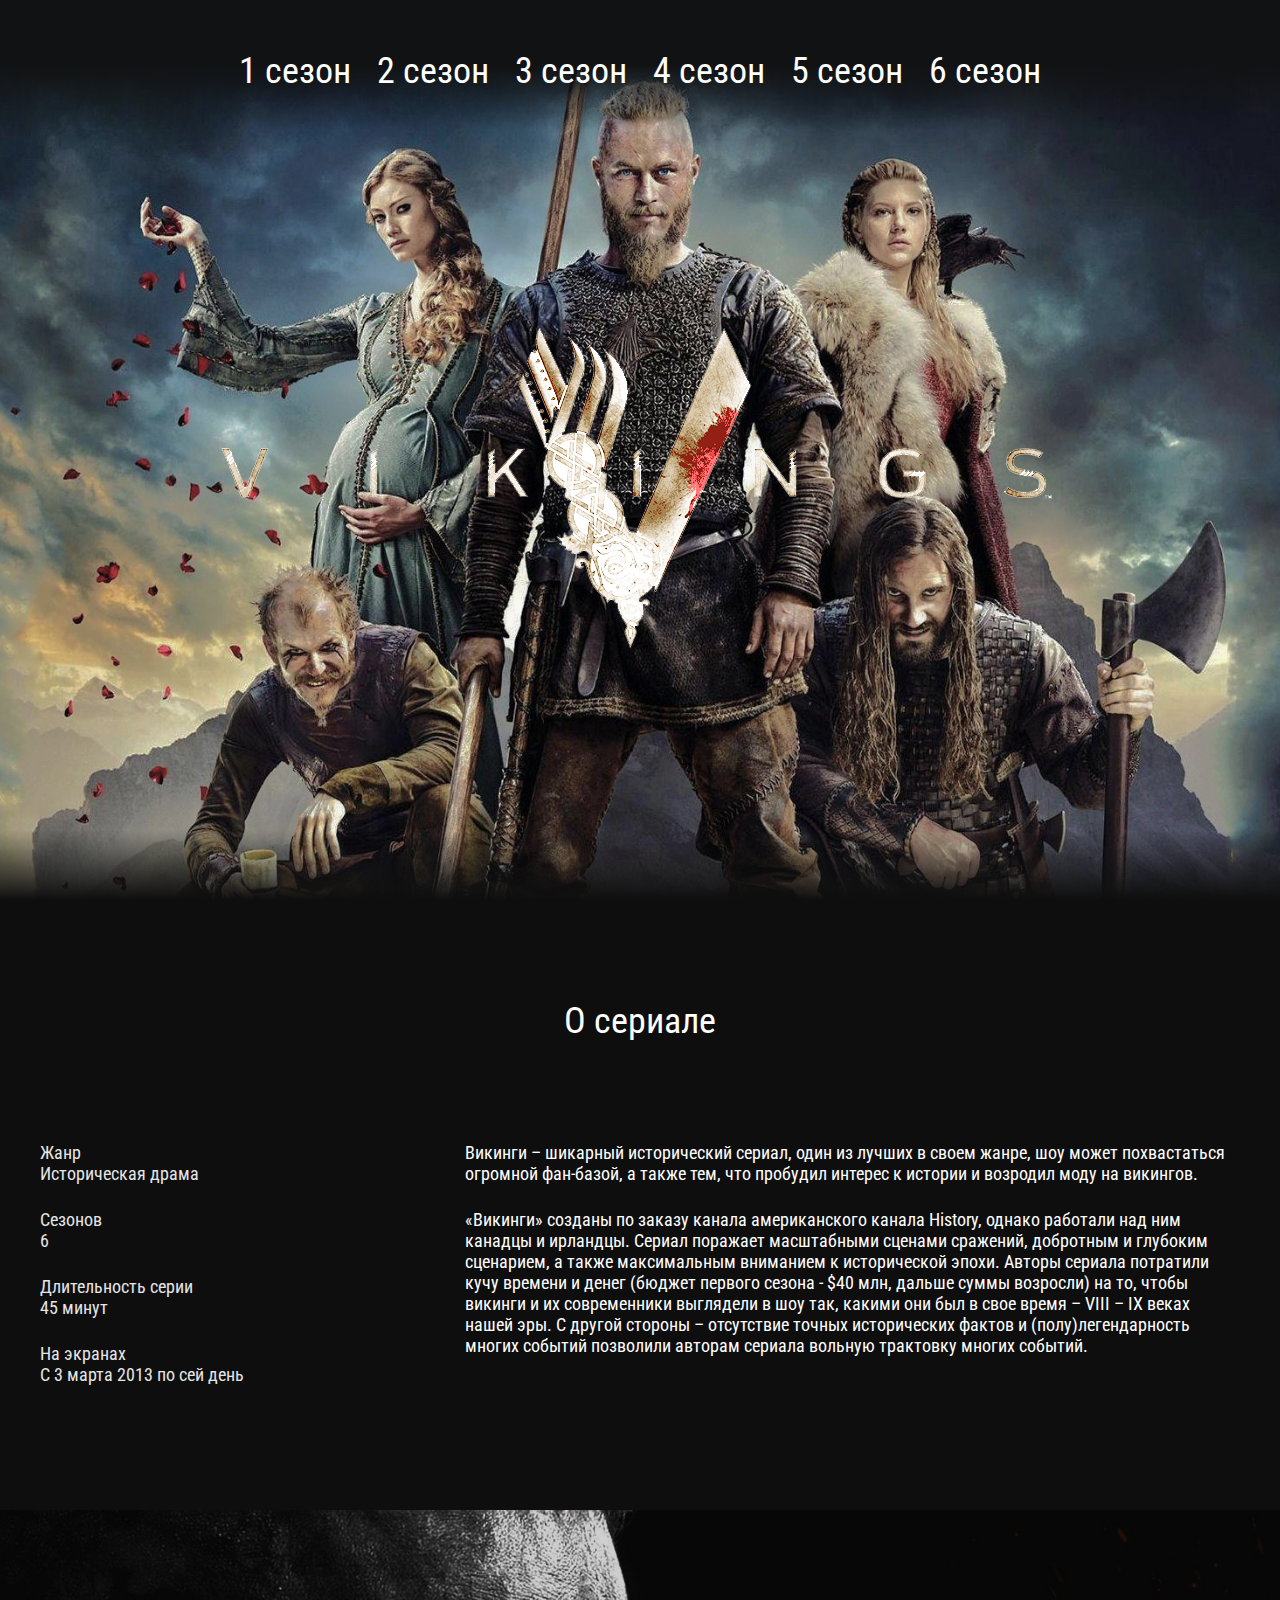
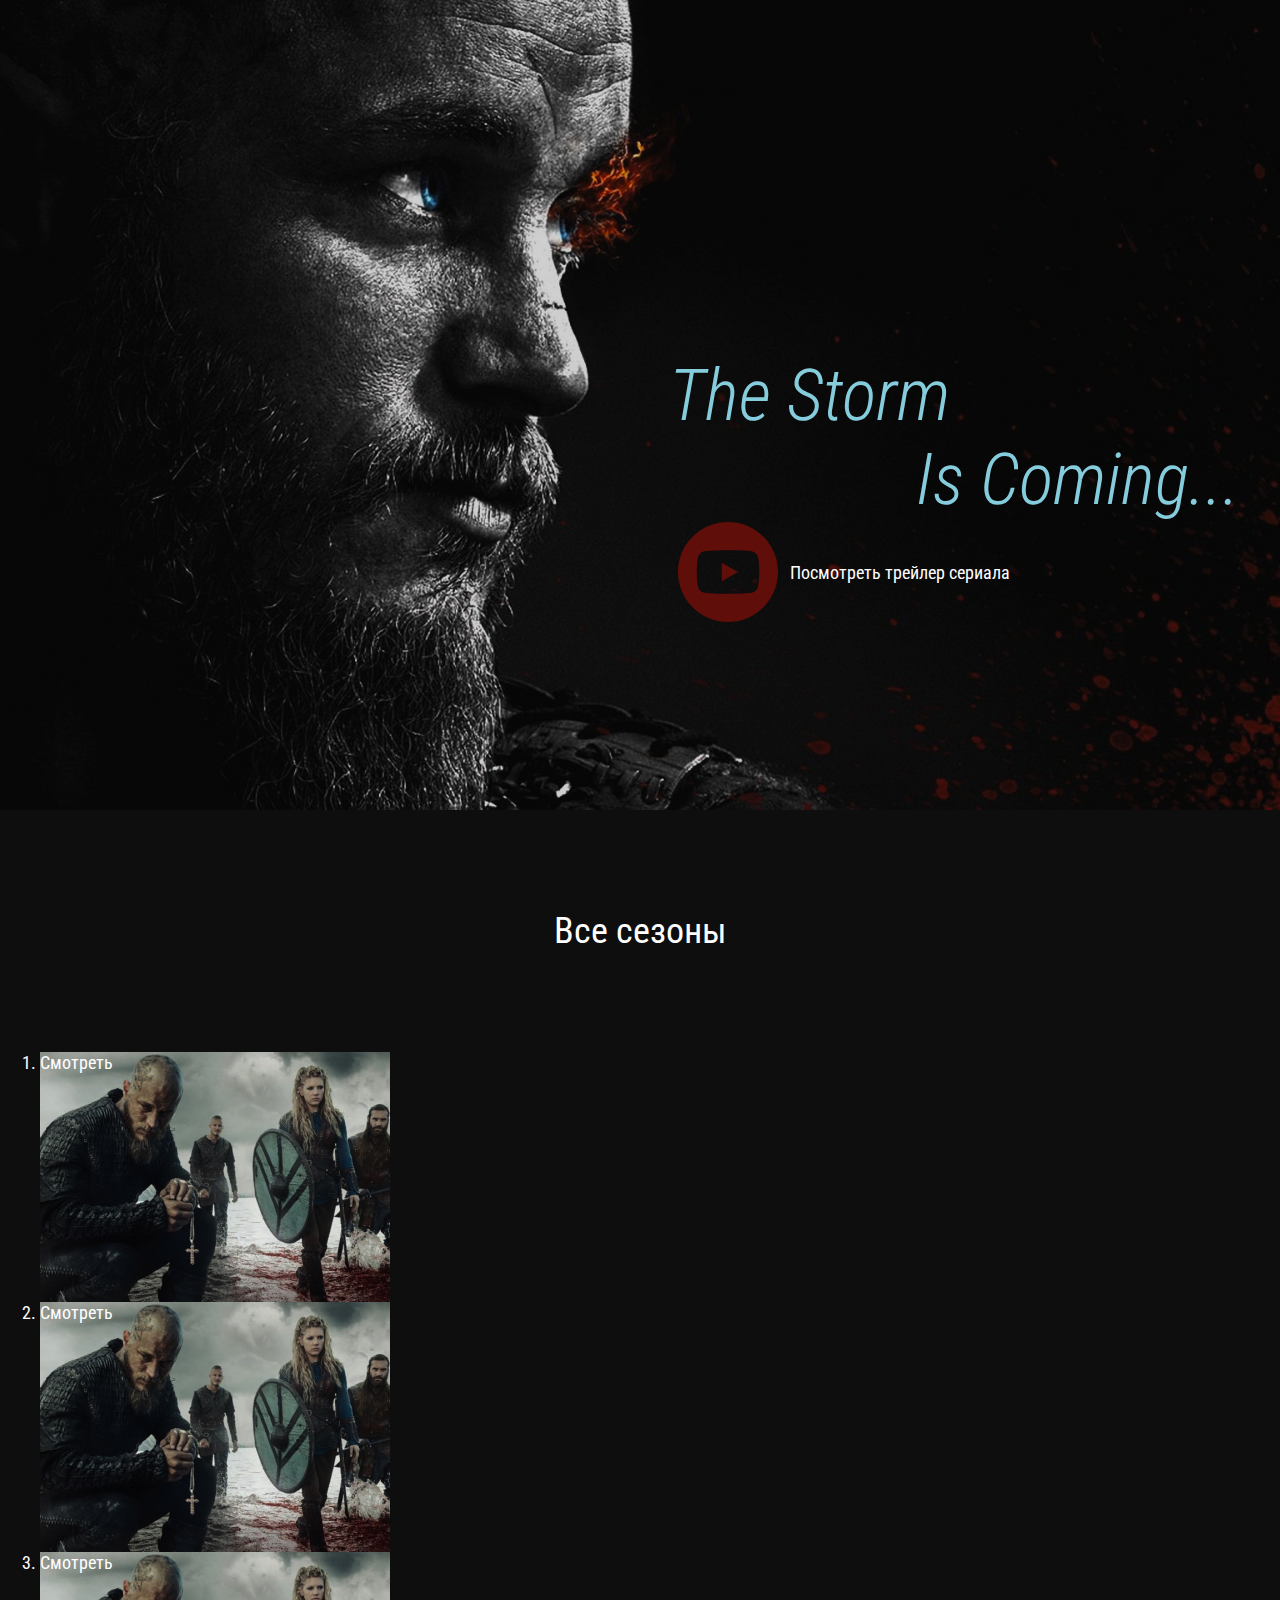
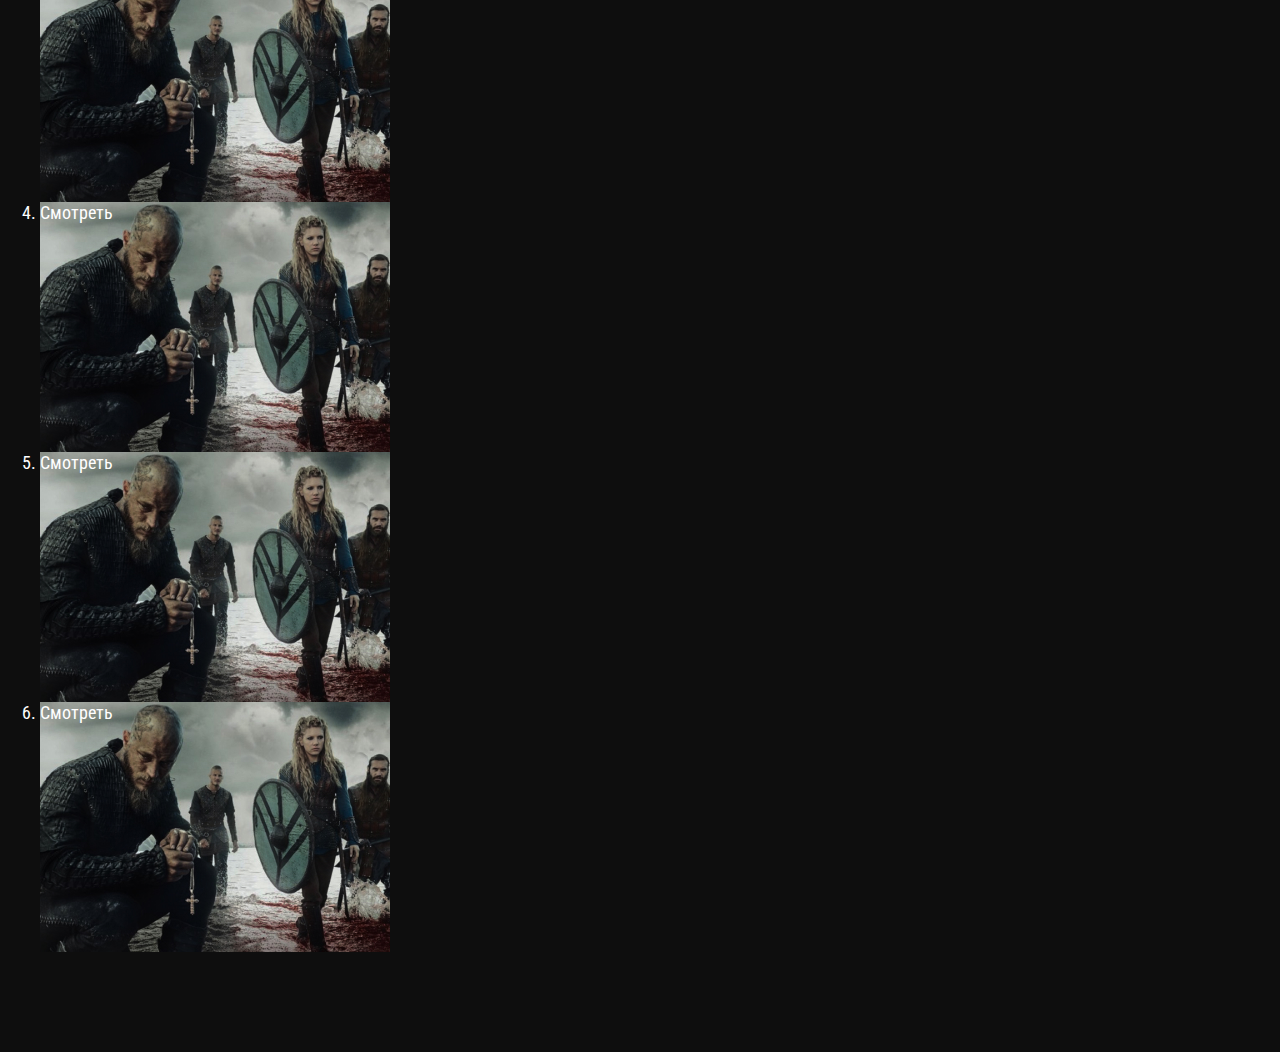
==== index.html @ 0522db1e "added markup to section seasons" ====
<!DOCTYPE html>
<html lang="en">

<head>
  <meta charset="UTF-8">
  <meta name="viewport" content="width=device-width, initial-scale=1.0">
  <meta http-equiv="X-UA-Compatible" content="ie=edge">
  <title>Vikings</title>
  <link href="https://fonts.googleapis.com/css2?family=Roboto+Condensed:ital,wght@0,400;0,700;1,300&display=swap"
    rel="stylesheet">
  <link rel="stylesheet" href="css/reset.css">
  <link rel="stylesheet" href="css/slick.css">
  <link rel="stylesheet" href="css/jquery.fancybox.css">
  <link rel="stylesheet" href="css/style.css">
</head>

<body>
  <header class="header">
    <nav class="menu">
      <ul class="menu__list">
        <li class="menu__list-item">
          <a class="menu__list-link" href="#">1 сезон</a>
        </li>
        <li class="menu__list-item">
          <a class="menu__list-link" href="#">2 сезон</a>
        </li>
        <li class="menu__list-item">
          <a class="menu__list-link" href="#">3 сезон</a>
        </li>
        <li class="menu__list-item">
          <a class="menu__list-link" href="#">4 сезон</a>
        </li>
        <li class="menu__list-item">
          <a class="menu__list-link" href="#">5 сезон</a>
        </li>
        <li class="menu__list-item">
          <a class="menu__list-link" href="#">6 сезон</a>
        </li>
      </ul>
    </nav>
    <div class="logo">
      <img class="logo__img" src="images/logo.png" alt="Logo">
    </div>
  </header>
  <main>
    <section class="about section-page">
      <div class="container">
        <h3 class="title">
          О сериале
        </h3>
        <div class="about__inner">
          <ul class="about__info">
            <li class="about__info-item">
              Жанр
              <span>Историческая драма</span>
            </li>
            <li class="about__info-item">
              Сезонов
              <span>6</span>
            </li>
            <li class="about__info-item">
              Длительность серии
              <span>45 минут</span>
            </li>
            <li class="about__info-item">
              На экранах
              <span>С 3 марта 2013 по сей день</span>
            </li>
          </ul>
          <div class="about__text">
            <p>
              Викинги – шикарный исторический сериал, один из лучших в своем жанре, шоу может похвастаться огромной
              фан-базой, а также тем, что пробудил интерес к истории и возродил моду на викингов.
            </p>
            <p>
              «Викинги» созданы по заказу канала американского канала History, однако работали над ним канадцы и
              ирландцы. Сериал поражает масштабными сценами сражений, добротным и глубоким сценарием, а также
              максимальным вниманием к исторической эпохи. Авторы сериала потратили кучу времени и денег (бюджет первого
              сезона - $40 млн, дальше суммы возросли) на то, чтобы викинги и их современники выглядели в шоу так,
              какими они был в свое время – VIII – IX веках нашей эры. С другой стороны – отсутствие точных исторических
              фактов и (полу)легендарность многих событий позволили авторам сериала вольную трактовку многих событий.
            </p>
          </div>
        </div>
      </div>
    </section>
    <section class="video">
      <div class="container">
        <h3 class="video__text">
          <span>The Storm</span>
          Is Coming...
        </h3>
        <a class="video__btn" data-fancybox href="https://www.youtube.com/watch?v=IM_4-XFeRyA">Посмотреть трейлер
          сериала</a>
      </div>
    </section>
    <section class="seasons section-page">
      <div class="container">
        <h3 class="title">
          Все сезоны
        </h3>
        <ol class="seasons__inner">
          <li class="seasons__item">
            <a class="seasons__link" href="#">Cмотреть</a>
          </li>
          <li class="seasons__item">
            <a class="seasons__link" href="#">Cмотреть</a>
          </li>
          <li class="seasons__item">
            <a class="seasons__link" href="#">Cмотреть</a>
          </li>
          <li class="seasons__item">
            <a class="seasons__link" href="#">Cмотреть</a>
          </li>
          <li class="seasons__item">
            <a class="seasons__link" href="#">Cмотреть</a>
          </li>
          <li class="seasons__item">
            <a class="seasons__link" href="#">Cмотреть</a>
          </li>

        </ol>
      </div>
    </section>

  </main>

  <script src="https://ajax.googleapis.com/ajax/libs/jquery/3.4.1/jquery.min.js"></script>
  <script src="js/slick.min.js"></script>
  <script src="js/jquery.fancybox.min.js"></script>
  <script src="js/main.js"></script>
</body>

</html>
---- css/style.css ----
*,
*::before,
*::after {
   box-sizing: border-box;
}

body {
   background-color: #0E0E0E;
   color: #fff;
   font-weight: 400;
   font-family: 'Roboto Condensed', sans-serif;
   font-size: 18px;
   line-height: 21px;
}

a {
   color: inherit;
   text-decoration: none;
}

ul {
   list-style: none;
}

.container {
   max-width: 1220px;
   padding: 0 10px;
   margin: 0 auto;
}

.section-page {
   padding: 100px 0;
}

.title {
   text-align: center;
   margin-bottom: 100px;
   font-size: 36px;
   line-height: 42px;
   font-weight: 400;
}

.header {
   background-image: url('../images/header-bg.jpg');
   height: 100vh;
   background-size: cover;
   background-repeat: no-repeat;
   background-position: center 55px;
   text-align: center;
   position: relative;
}

.header::after {
   content: "";
   position: absolute;
   height: 70px;
   bottom: 0;
   left: 0;
   width: 100%;
   background: linear-gradient(180deg, #0E0E0E 0%, rgba(17, 17, 17, 0.850295) 16.53%, rgba(32, 31, 33, 0) 100%);
   transform: rotate(180deg);
}

.menu__list {
   display: flex;
   justify-content: center;
   padding: 50px 0 58px;
   background: linear-gradient(180deg, #111213 0%, #111213 43.62%, rgba(32, 31, 33, 0) 86.33%);
}

.menu__list-item {
   padding: 0 13px;
}

.menu__list-link {
   font-size: 36px;
   line-height: 42px;
   transition: all .5s;
}

.menu__list-link:hover {
   color: #85CCDC;
   text-decoration: underline;
}

.logo {
   padding-top: 178px;
}

.about__inner {
   display: flex;
}

.about__info {
   width: 375px;
   margin-right: 50px;
   flex: none;
}

.about__info-item {
   margin-bottom: 25px;
   color: #E5E5E5;
}

.about__info-item span {
   display: block;
}

.about__text p {
   margin-bottom: 25px;
}

.video {
   background-image: url('../images/video-bg.jpg');
   height: 100vh;
   background-size: cover;
   background-position: center center;
   background-repeat: no-repeat;
   text-align: right;
}

.video__text {
   font-style: italic;
   font-weight: 300;
   font-size: 72px;
   line-height: 84px;
   color: #85CCDC;
   padding-top: 444px;
   margin-bottom: 40px;
}

.video__text span {
   display: block;
   padding-right: 290px;
}

.video__btn {
   position: relative;
   padding-left: 112px;
   margin-right: 230px;
}

.video__btn::before {
   content: "";
   position: absolute;
   width: 100px;
   height: 100px;
   top: -40px;
   left: 0;
   background-image: url('../images/youtube-btn.svg');
}

.seasons__inner {}

.seasons__item {
   width: 350px;
   height: 250px;
   background-image: url('../images/seasons-image-2.jpg');
   background-repeat: no-repeat;
   background-position: center center;
   background-size: cover;
}
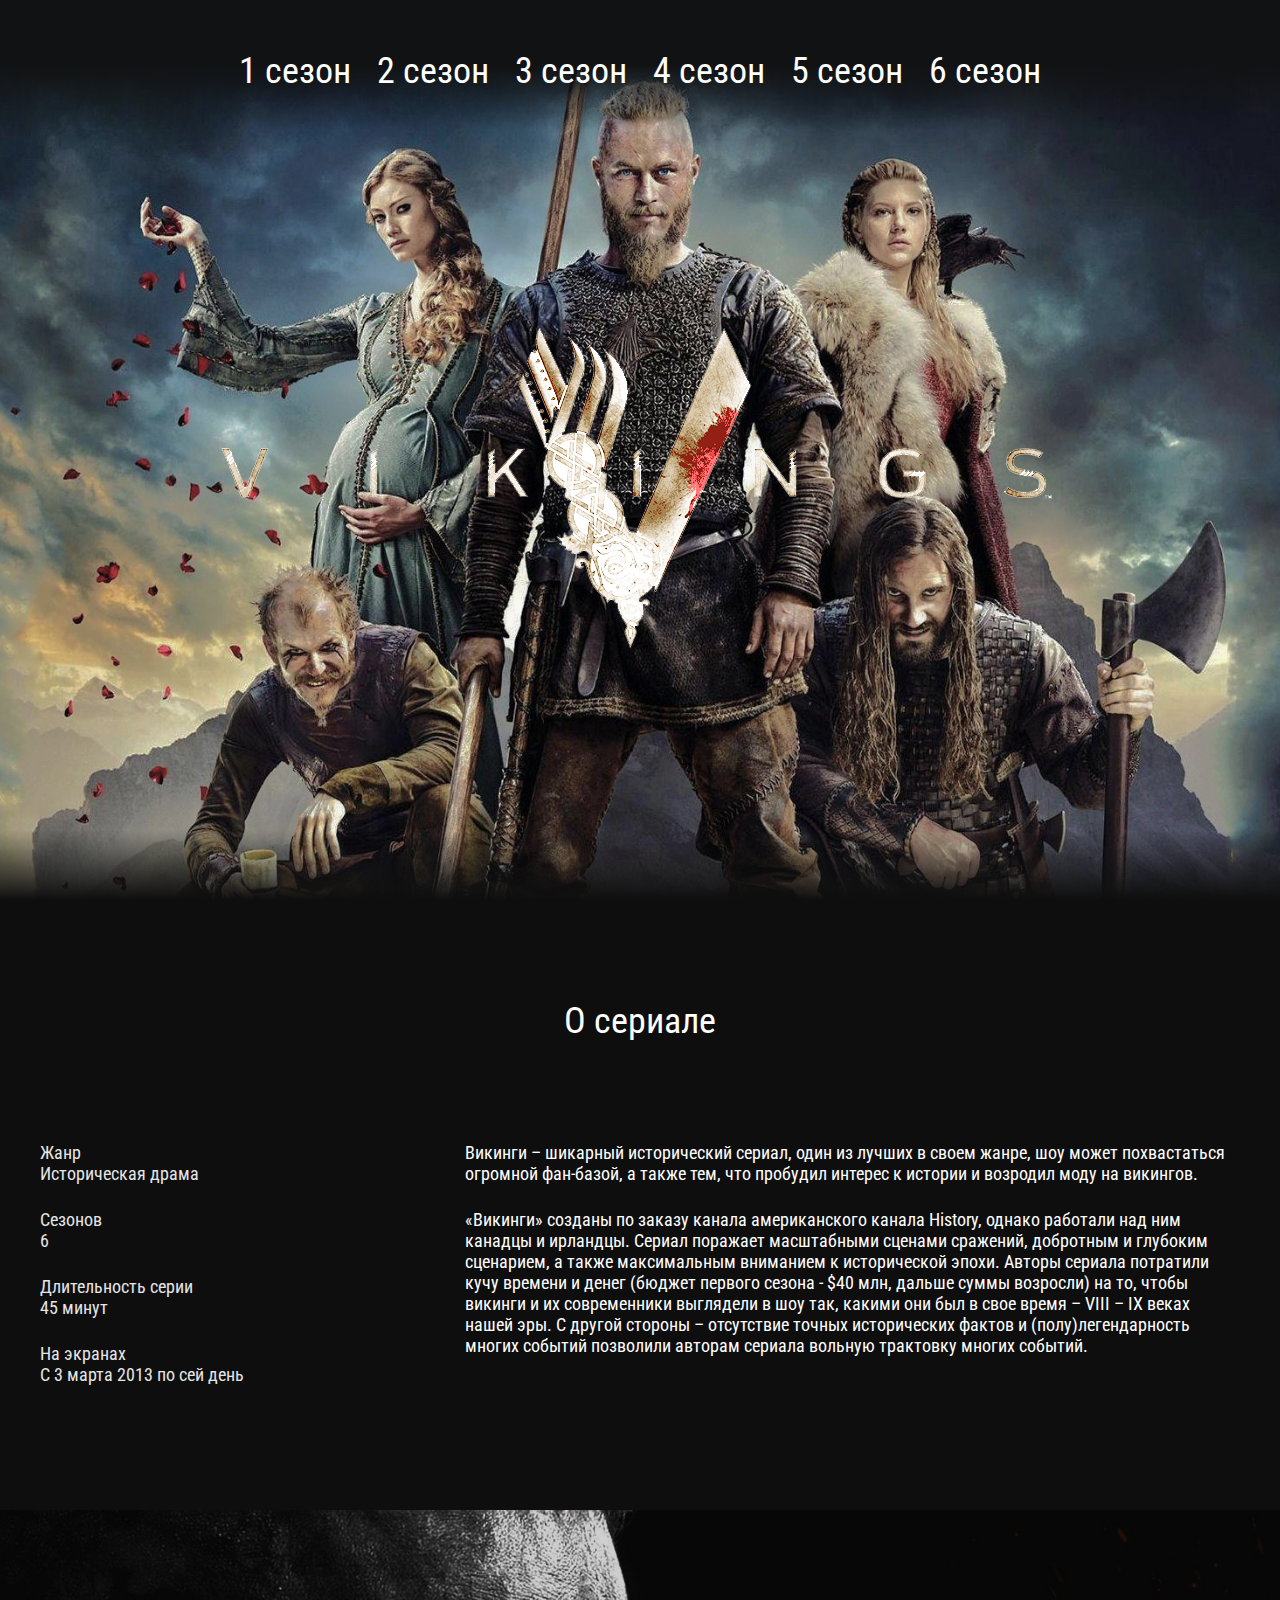
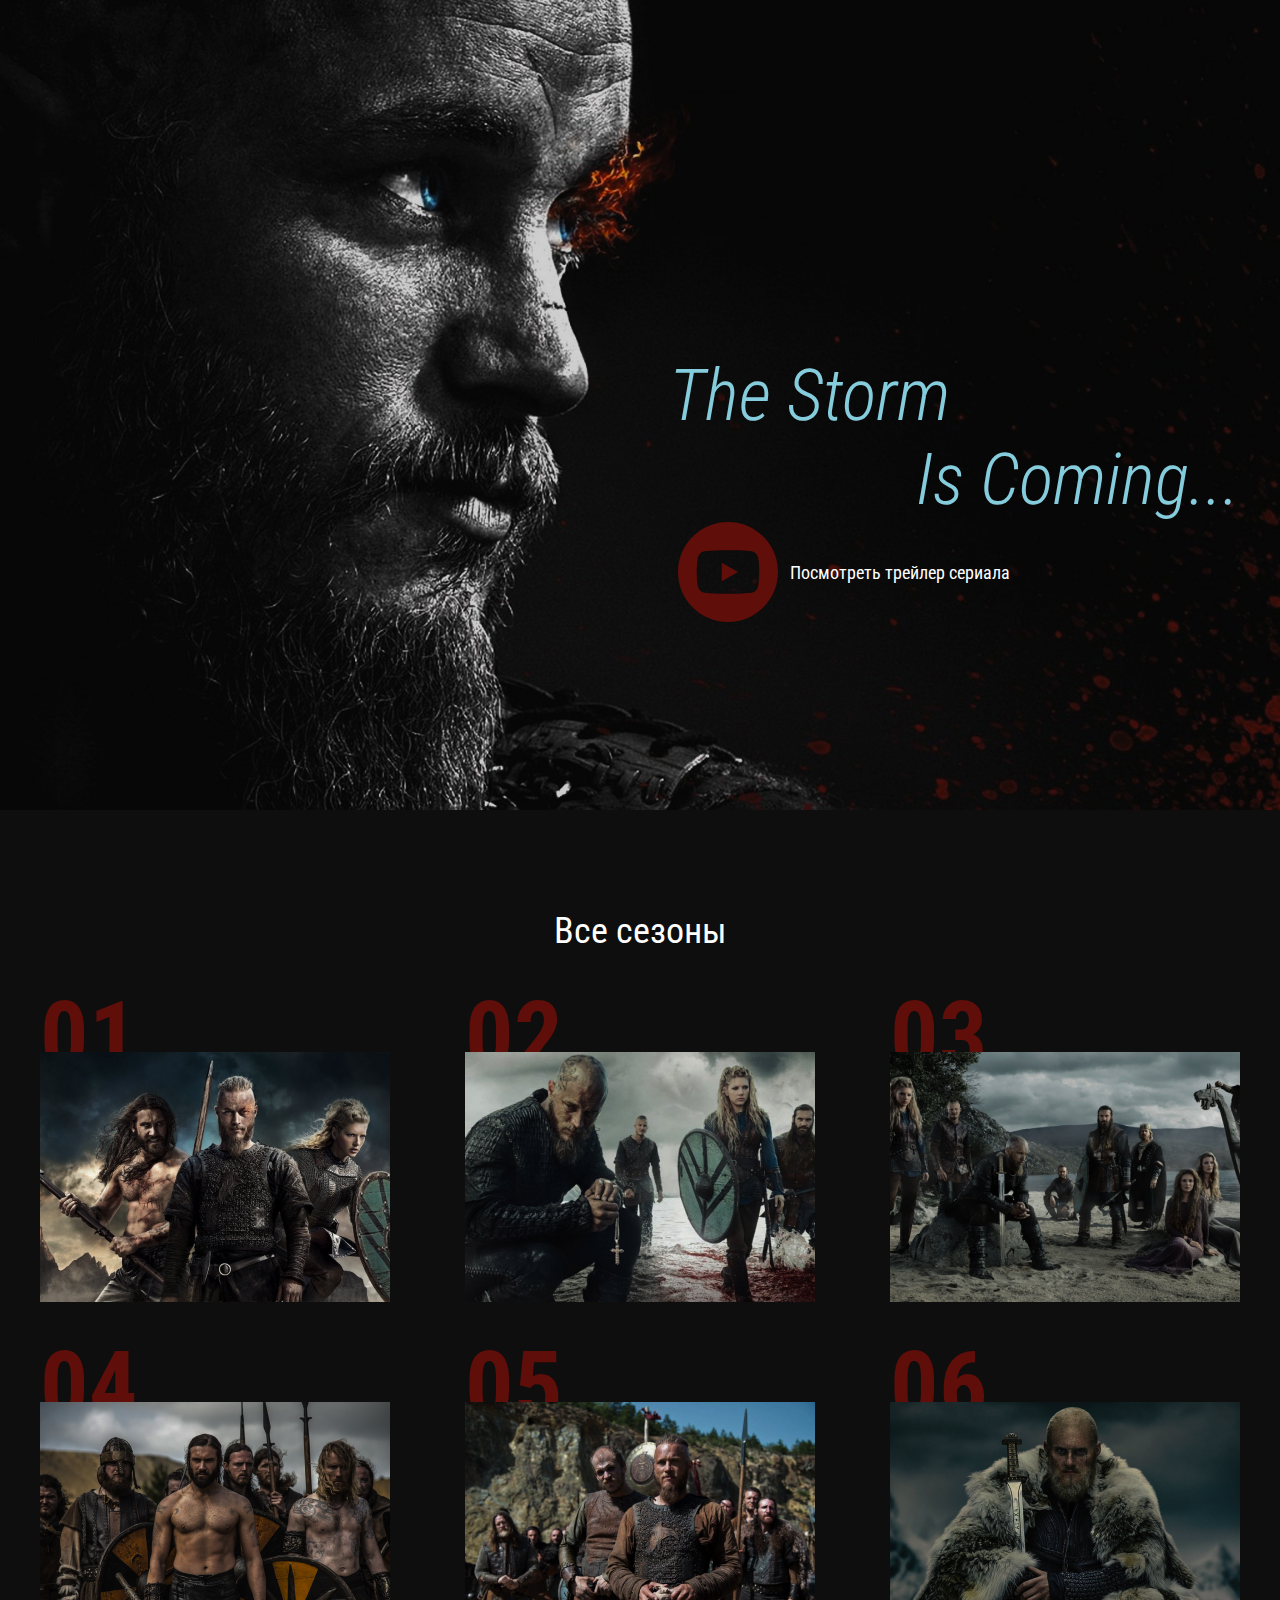
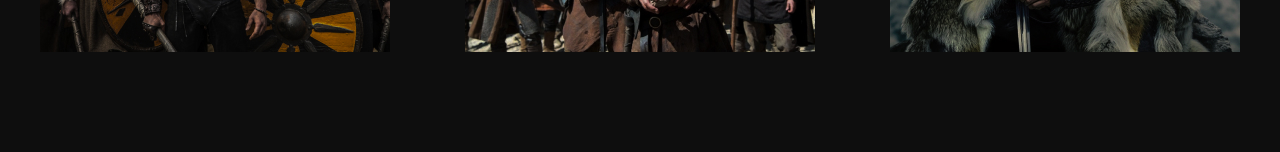
==== commit ecbab3f5: "completed section seasons" ====
--- a/index.html
+++ b/index.html
@@ -100,22 +100,22 @@
           Все сезоны
         </h3>
         <ol class="seasons__inner">
-          <li class="seasons__item">
+          <li class="seasons__item" style="background-image: url('images/seasons-image-1.jpg');">
             <a class="seasons__link" href="#">Cмотреть</a>
           </li>
-          <li class="seasons__item">
+          <li class="seasons__item" style="background-image: url('images/seasons-image-2.jpg');">
             <a class="seasons__link" href="#">Cмотреть</a>
           </li>
-          <li class="seasons__item">
+          <li class="seasons__item" style="background-image: url('images/seasons-image-3.jpg');">
             <a class="seasons__link" href="#">Cмотреть</a>
           </li>
-          <li class="seasons__item">
+          <li class="seasons__item" style="background-image: url('images/seasons-image-4.jpg');">
             <a class="seasons__link" href="#">Cмотреть</a>
           </li>
-          <li class="seasons__item">
+          <li class="seasons__item" style="background-image: url('images/seasons-image-5.jpg');">
             <a class="seasons__link" href="#">Cмотреть</a>
           </li>
-          <li class="seasons__item">
+          <li class="seasons__item" style="background-image: url('images/seasons-image-6.jpg');">
             <a class="seasons__link" href="#">Cмотреть</a>
           </li>
 
--- a/css/style.css
+++ b/css/style.css
@@ -150,13 +150,59 @@
    background-image: url('../images/youtube-btn.svg');
 }
 
-.seasons__inner {}
+.seasons__inner {
+   display: grid;
+   grid-template-columns: 1fr 1fr 1fr;
+   grid-gap: 100px 75px;
+   counter-reset: counter;
+}
 
 .seasons__item {
+   position: relative;
    width: 350px;
    height: 250px;
-   background-image: url('../images/seasons-image-2.jpg');
    background-repeat: no-repeat;
    background-position: center center;
    background-size: cover;
+   list-style: none;
+   display: flex;
+   justify-content: center;
+   align-items: center;
+}
+
+.seasons__item::before {
+   content: '0'counter(counter);
+   counter-increment: counter;
+   position: absolute;
+   font-weight: bold;
+   font-size: 96px;
+   line-height: 112px;
+   color: #600E09;
+   left: 0;
+   top: -72px;
+   z-index: -1;
+}
+
+.seasons__item:hover::after {
+   content: "";
+   position: absolute;
+   top: 0;
+   left: 0;
+   right: 0;
+   bottom: 0;
+   background: rgba(14, 14, 14, 0.7);
+}
+
+.seasons__item:hover .seasons__link {
+   opacity: 1;
+}
+
+.seasons__link {
+   font-size: 36px;
+   line-height: 42px;
+   padding: 12px 78px 11px;
+   background-color: #0E0E0E;
+   opacity: 0;
+   transition: all .3s;
+   z-index: 1;
 }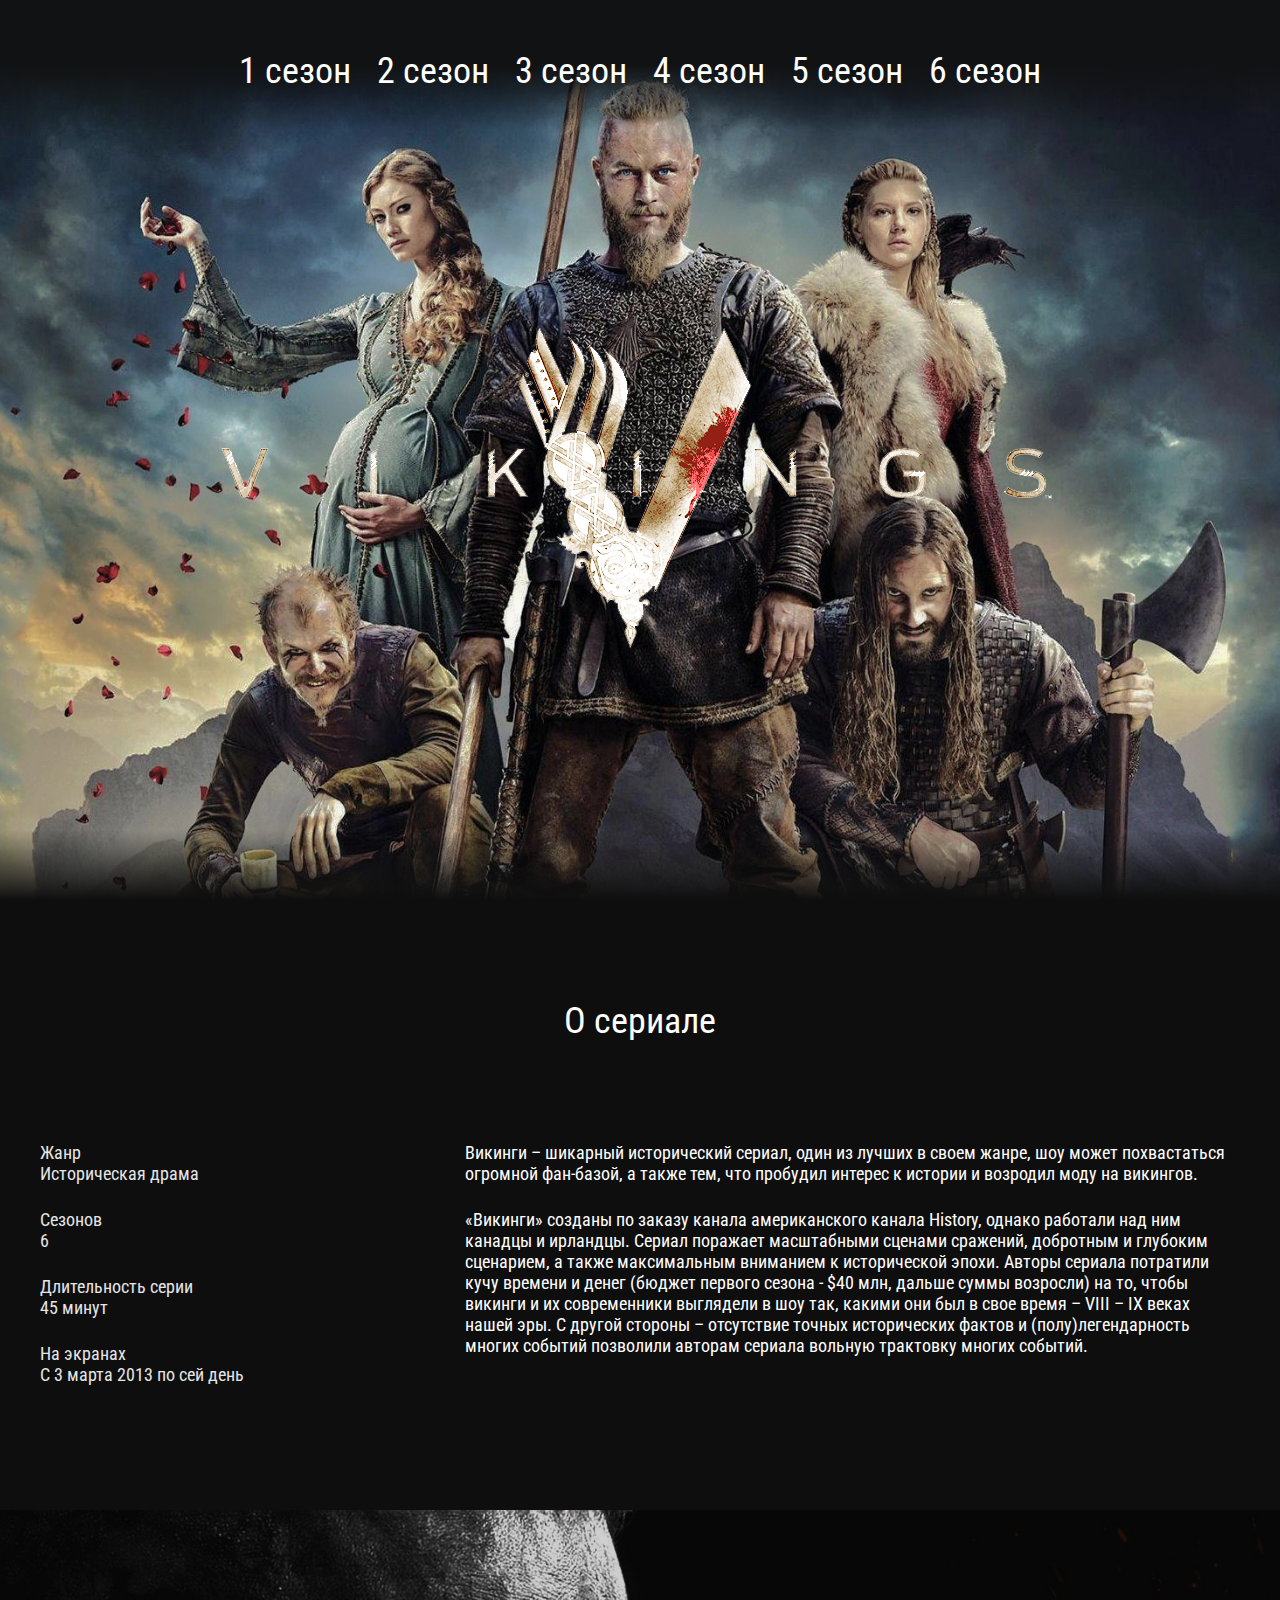
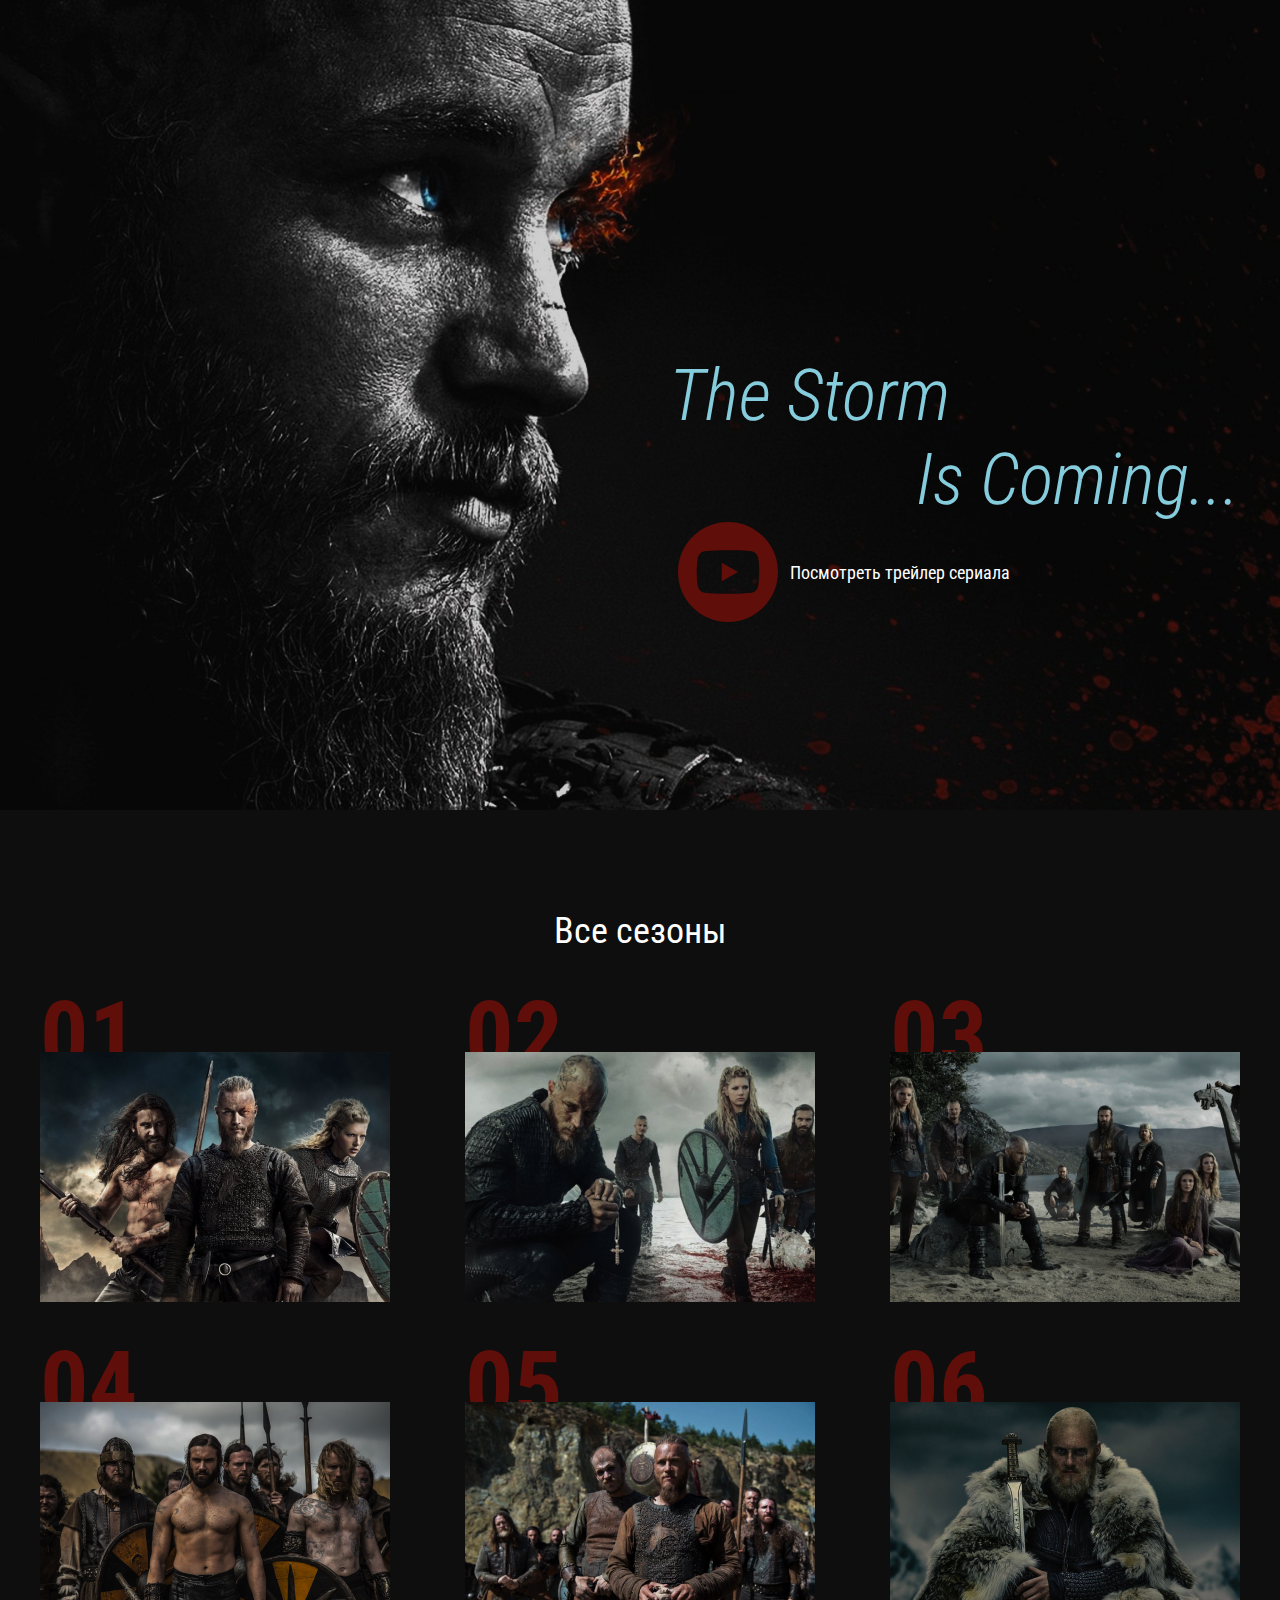
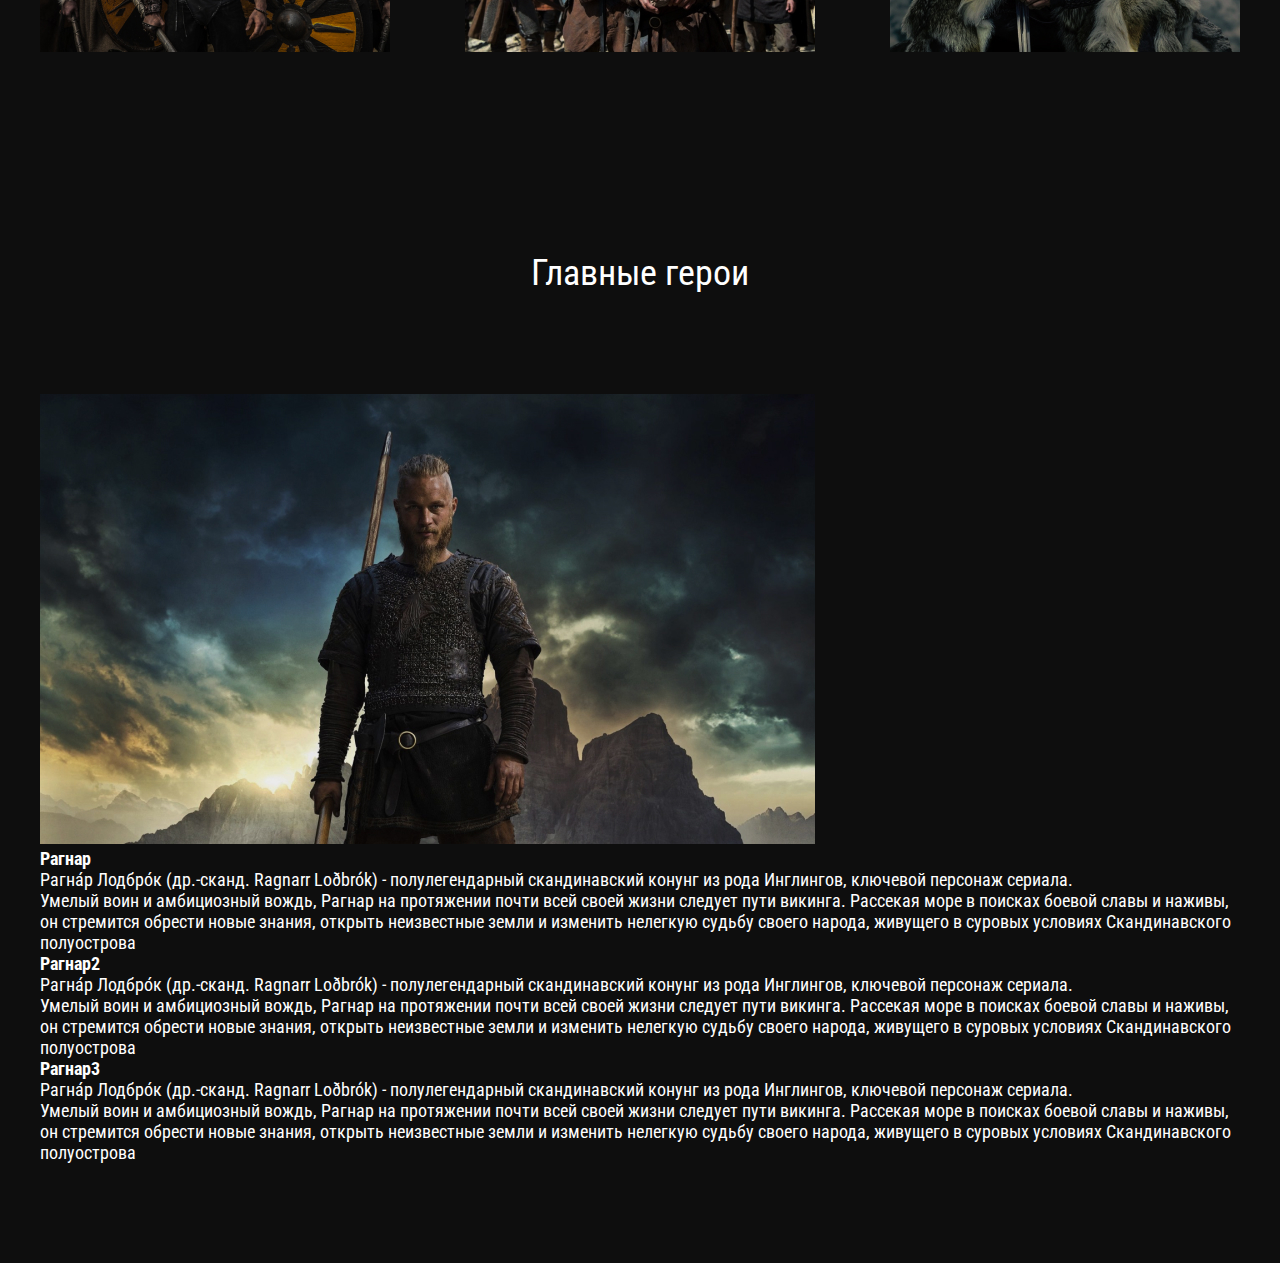
==== commit 9fdb0c07: "added markup and images to section heroes" ====
--- a/index.html
+++ b/index.html
@@ -118,8 +118,55 @@
           <li class="seasons__item" style="background-image: url('images/seasons-image-6.jpg');">
             <a class="seasons__link" href="#">Cмотреть</a>
           </li>
-
         </ol>
+      </div>
+    </section>
+    <section class="heroes section-page">
+      <div class="container">
+        <h3 class="title">Главные герои</h3>
+        <div class="heroes__inner">
+          <div class="heroes__slider-img">
+            <img class="heroes__images" src="images/hero-1.jpg" alt="">
+            <img class="heroes__images" src="images/hero-2.jpg" alt="">
+            <img class="heroes__images" src="images/hero-3.jpg" alt="">
+          </div>
+          <div class="heroes__text">
+            <h4 class="heroes__name">Рагнар</h4>
+            <p>
+              Рагна́р Лодбро́к (др.-сканд. Ragnarr Loðbrók) - полулегендарный скандинавский конунг из рода Инглингов,
+              ключевой персонаж сериала.
+            </p>
+            <p>
+              Умелый воин и амбициозный вождь, Рагнар на протяжении почти всей своей жизни следует пути викинга.
+              Рассекая море в поисках боевой славы и наживы, он стремится обрести новые знания, открыть неизвестные
+              земли и изменить нелегкую судьбу своего народа, живущего в суровых условиях Скандинавского полуострова
+            </p>
+          </div>
+          <div class="heroes__text">
+            <h4 class="heroes__name">Рагнар2</h4>
+            <p>
+              Рагна́р Лодбро́к (др.-сканд. Ragnarr Loðbrók) - полулегендарный скандинавский конунг из рода Инглингов,
+              ключевой персонаж сериала.
+            </p>
+            <p>
+              Умелый воин и амбициозный вождь, Рагнар на протяжении почти всей своей жизни следует пути викинга.
+              Рассекая море в поисках боевой славы и наживы, он стремится обрести новые знания, открыть неизвестные
+              земли и изменить нелегкую судьбу своего народа, живущего в суровых условиях Скандинавского полуострова
+            </p>
+          </div>
+          <div class="heroes__text">
+            <h4 class="heroes__name">Рагнар3</h4>
+            <p>
+              Рагна́р Лодбро́к (др.-сканд. Ragnarr Loðbrók) - полулегендарный скандинавский конунг из рода Инглингов,
+              ключевой персонаж сериала.
+            </p>
+            <p>
+              Умелый воин и амбициозный вождь, Рагнар на протяжении почти всей своей жизни следует пути викинга.
+              Рассекая море в поисках боевой славы и наживы, он стремится обрести новые знания, открыть неизвестные
+              земли и изменить нелегкую судьбу своего народа, живущего в суровых условиях Скандинавского полуострова
+            </p>
+          </div>
+        </div>
       </div>
     </section>
 
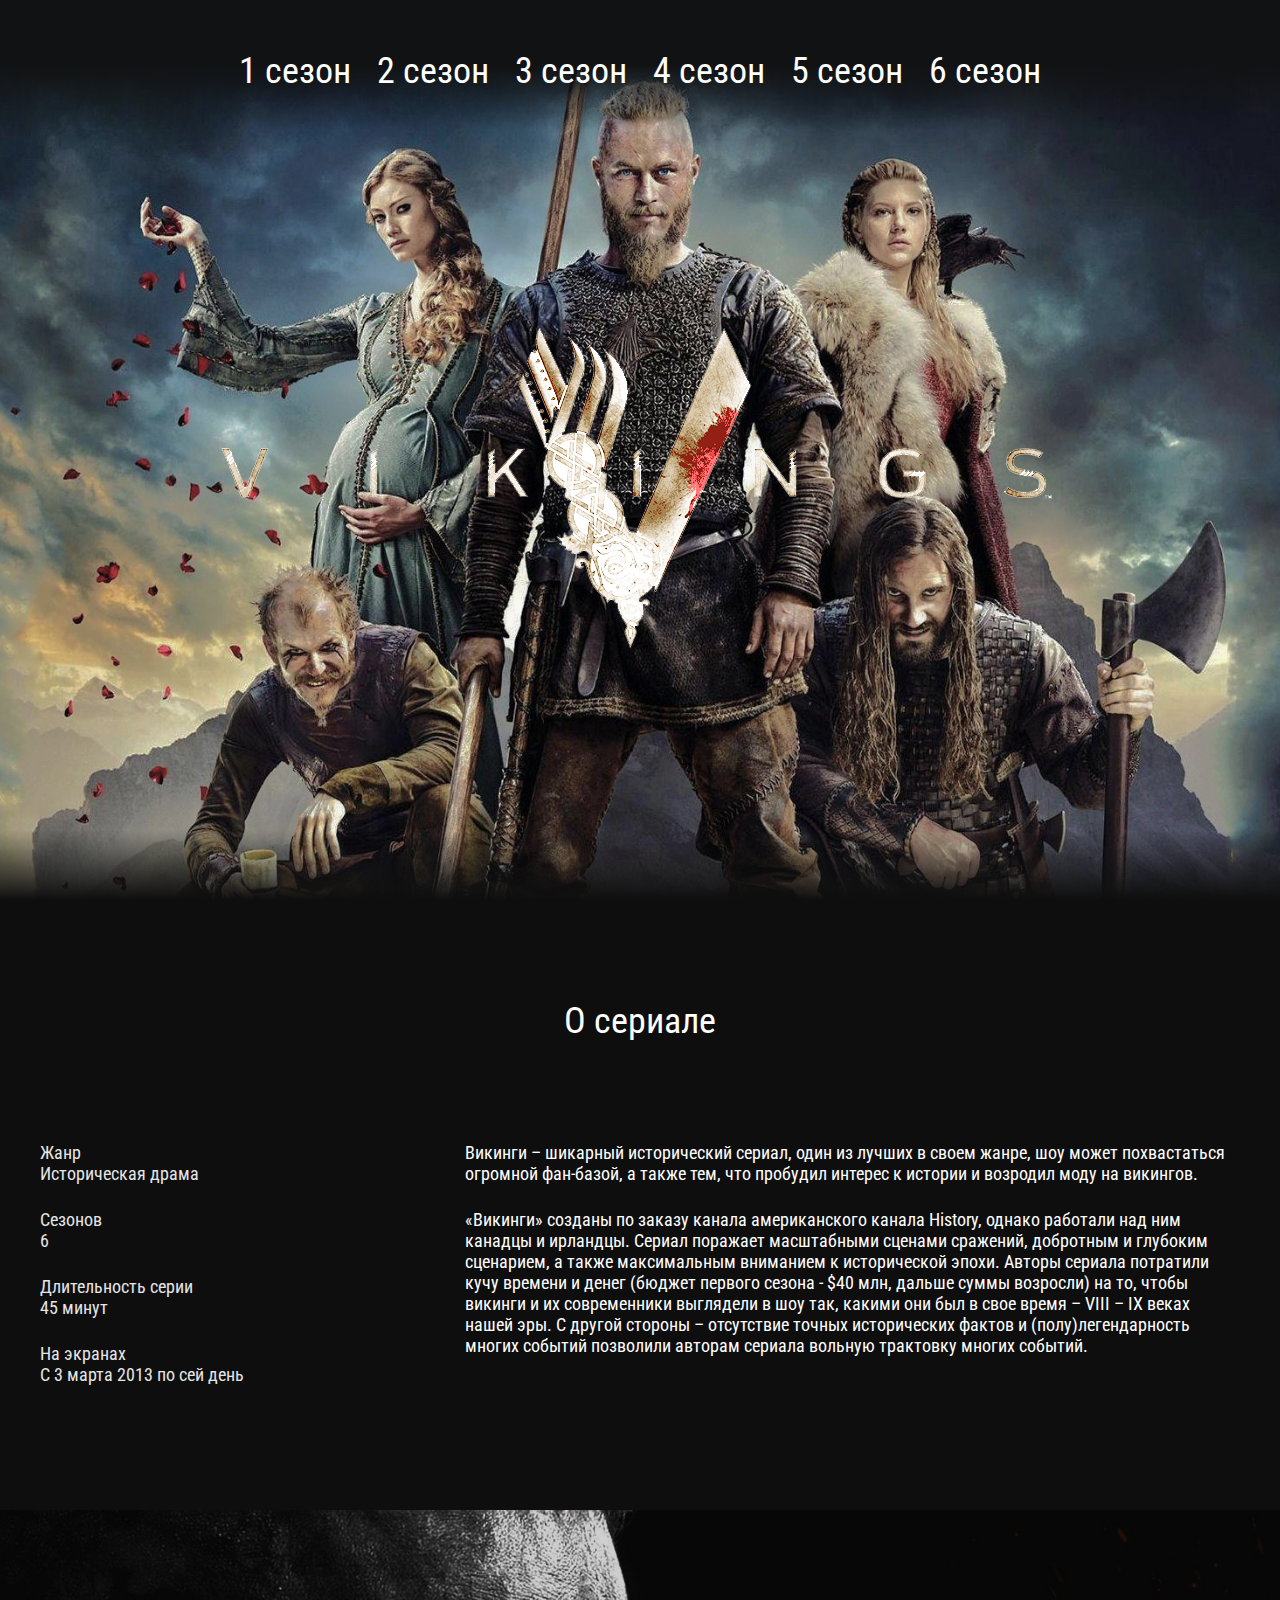
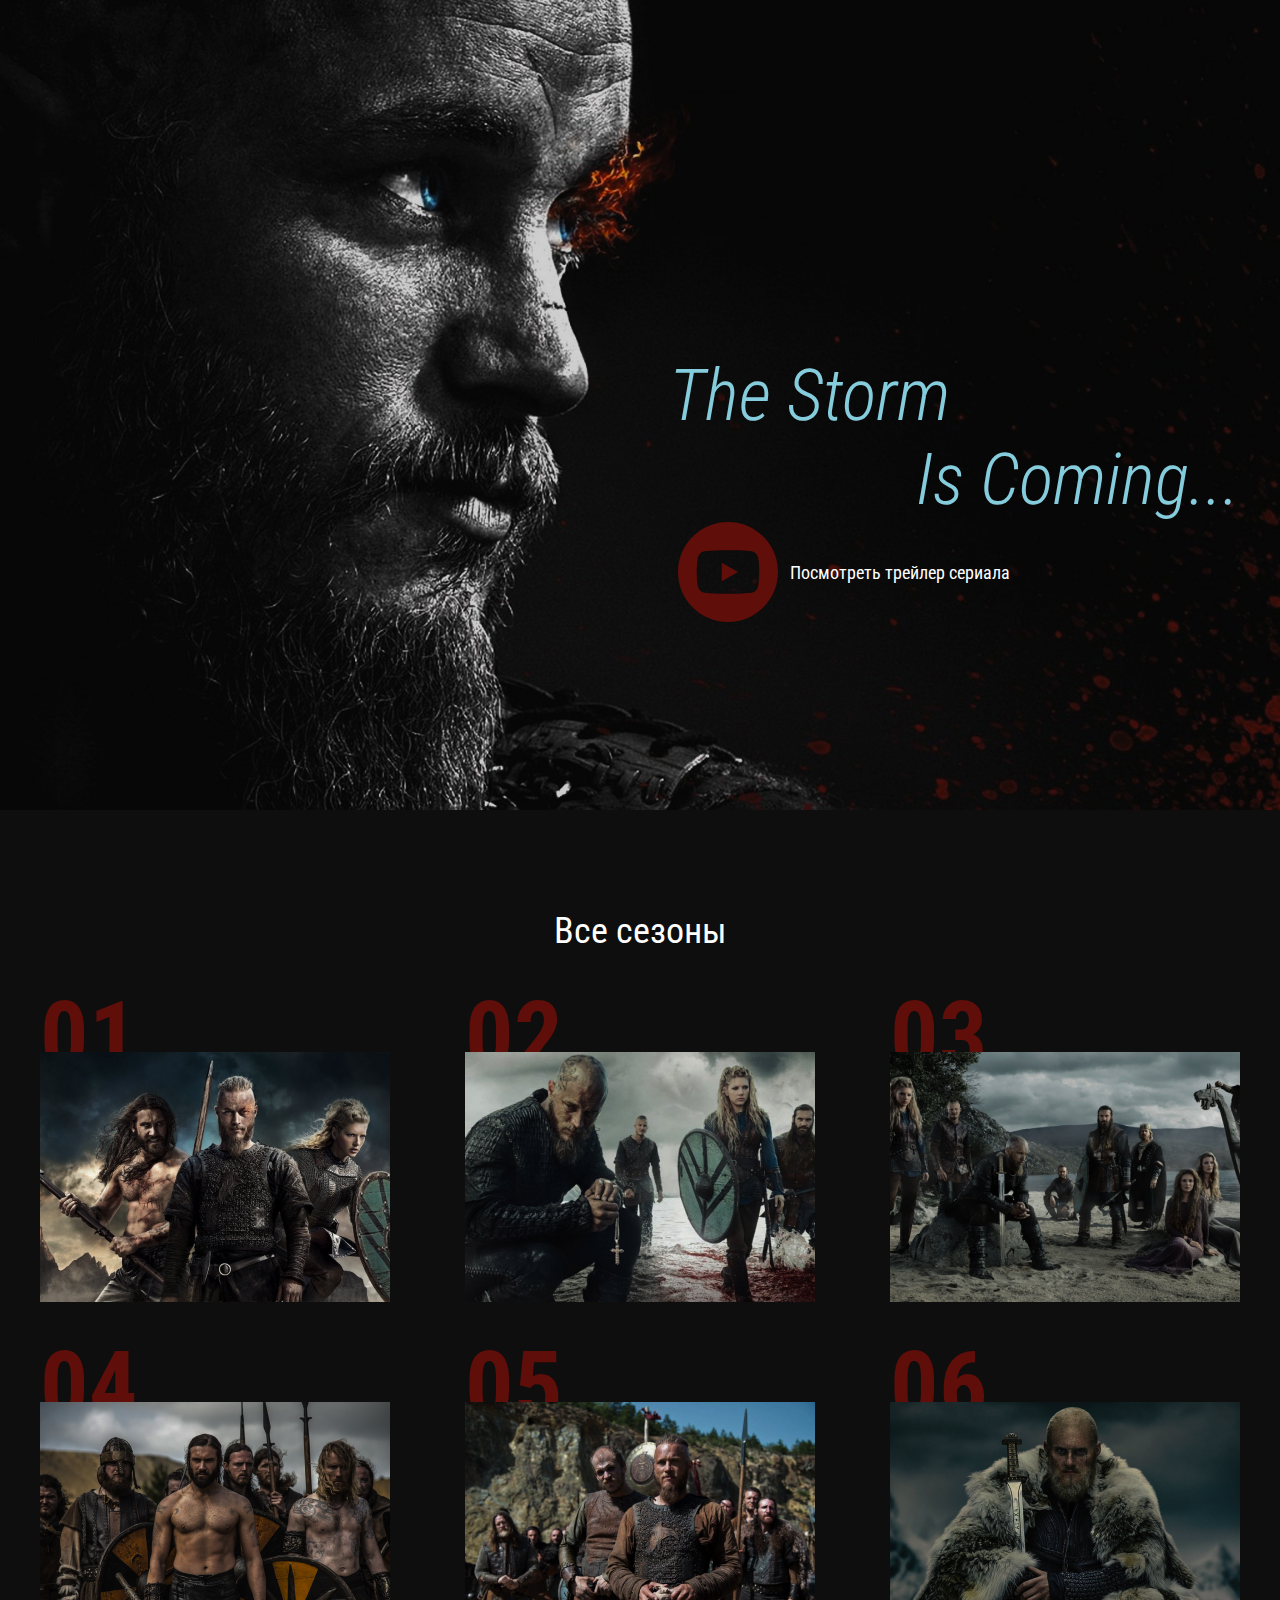
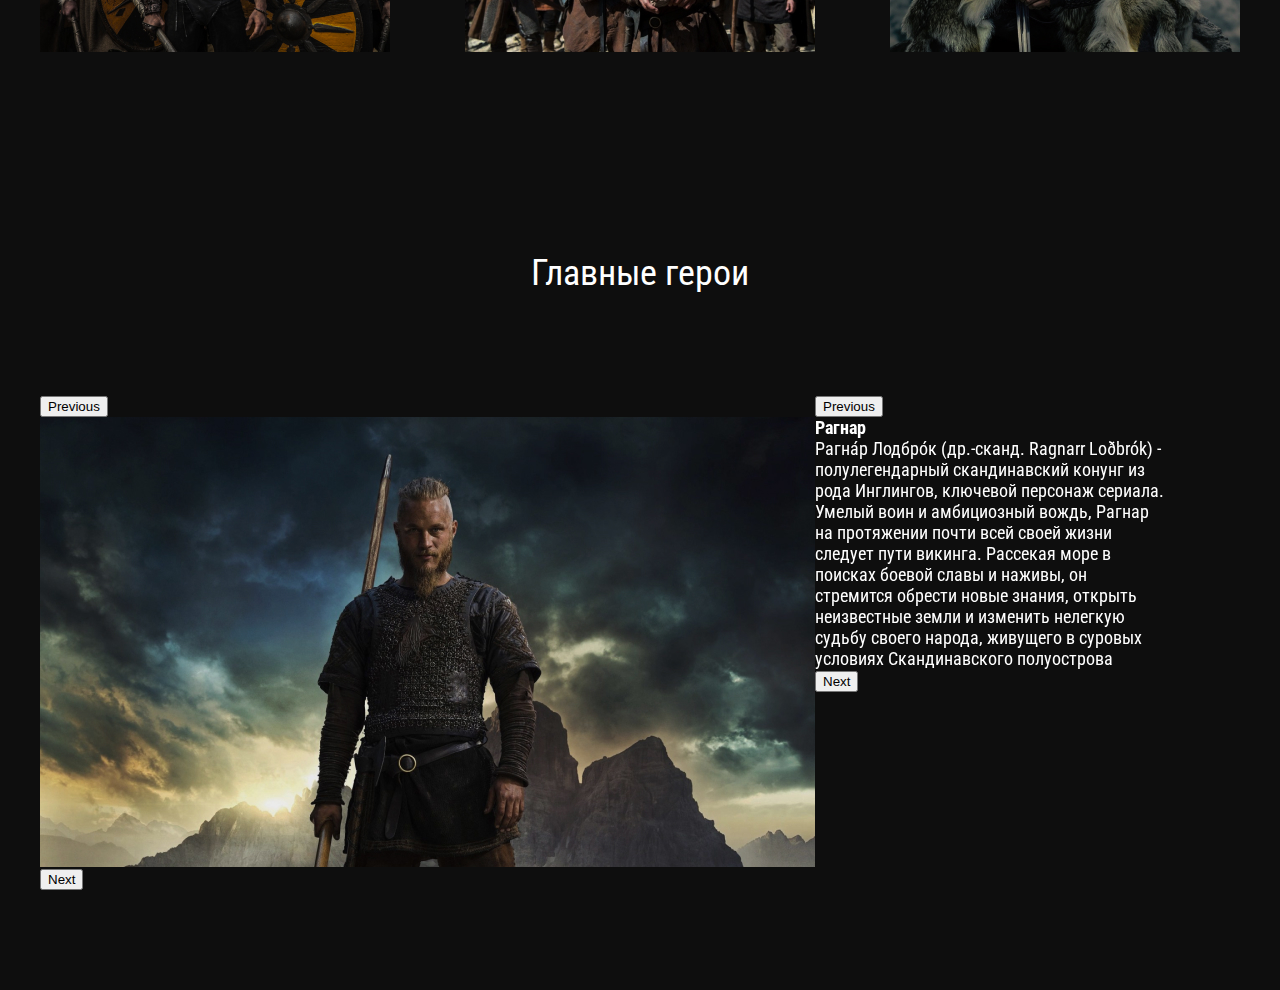
==== commit e3ff329d: "stylized some elements of section heroes" ====
--- a/index.html
+++ b/index.html
@@ -127,45 +127,51 @@
         <div class="heroes__inner">
           <div class="heroes__slider-img">
             <img class="heroes__images" src="images/hero-1.jpg" alt="">
-            <img class="heroes__images" src="images/hero-2.jpg" alt="">
-            <img class="heroes__images" src="images/hero-3.jpg" alt="">
+            <img class="heroes__images" src="images/hero-1.jpg" alt="">
+            <img class="heroes__images" src="images/hero-1.jpg" alt="">
           </div>
-          <div class="heroes__text">
-            <h4 class="heroes__name">Рагнар</h4>
-            <p>
-              Рагна́р Лодбро́к (др.-сканд. Ragnarr Loðbrók) - полулегендарный скандинавский конунг из рода Инглингов,
-              ключевой персонаж сериала.
-            </p>
-            <p>
-              Умелый воин и амбициозный вождь, Рагнар на протяжении почти всей своей жизни следует пути викинга.
-              Рассекая море в поисках боевой славы и наживы, он стремится обрести новые знания, открыть неизвестные
-              земли и изменить нелегкую судьбу своего народа, живущего в суровых условиях Скандинавского полуострова
-            </p>
+          <div class="heroes__slider-text">
+            <div class="heroes__text">
+              <h4 class="heroes__name">Рагнар</h4>
+              <p>
+                Рагна́р Лодбро́к (др.-сканд. Ragnarr Loðbrók) - полулегендарный скандинавский конунг из рода Инглингов,
+                ключевой персонаж сериала.
+              </p>
+              <p>
+                Умелый воин и амбициозный вождь, Рагнар на протяжении почти всей своей жизни следует пути викинга.
+                Рассекая море в поисках боевой славы и наживы, он стремится обрести новые знания, открыть неизвестные
+                земли и изменить нелегкую судьбу своего народа, живущего в суровых условиях Скандинавского полуострова
+              </p>
+            </div>
+            <!-- <div class="heroes__slider-text"> -->
+            <div class="heroes__text">
+              <h4 class="heroes__name">Рагнар2</h4>
+              <p>
+                Рагна́р Лодбро́к (др.-сканд. Ragnarr Loðbrók) - полулегендарный скандинавский конунг из рода Инглингов,
+                ключевой персонаж сериала.
+              </p>
+              <p>
+                Умелый воин и амбициозный вождь, Рагнар на протяжении почти всей своей жизни следует пути викинга.
+                Рассекая море в поисках боевой славы и наживы, он стремится обрести новые знания, открыть неизвестные
+                земли и изменить нелегкую судьбу своего народа, живущего в суровых условиях Скандинавского полуострова
+              </p>
+            </div>
+            <!-- </div> -->
+            <!-- <div class="heroes__slider-text"> -->
+            <div class="heroes__text">
+              <h4 class="heroes__name">Рагнар3</h4>
+              <p>
+                Рагна́р Лодбро́к (др.-сканд. Ragnarr Loðbrók) - полулегендарный скандинавский конунг из рода Инглингов,
+                ключевой персонаж сериала.
+              </p>
+              <p>
+                Умелый воин и амбициозный вождь, Рагнар на протяжении почти всей своей жизни следует пути викинга.
+                Рассекая море в поисках боевой славы и наживы, он стремится обрести новые знания, открыть неизвестные
+                земли и изменить нелегкую судьбу своего народа, живущего в суровых условиях Скандинавского полуострова
+              </p>
+            </div>
           </div>
-          <div class="heroes__text">
-            <h4 class="heroes__name">Рагнар2</h4>
-            <p>
-              Рагна́р Лодбро́к (др.-сканд. Ragnarr Loðbrók) - полулегендарный скандинавский конунг из рода Инглингов,
-              ключевой персонаж сериала.
-            </p>
-            <p>
-              Умелый воин и амбициозный вождь, Рагнар на протяжении почти всей своей жизни следует пути викинга.
-              Рассекая море в поисках боевой славы и наживы, он стремится обрести новые знания, открыть неизвестные
-              земли и изменить нелегкую судьбу своего народа, живущего в суровых условиях Скандинавского полуострова
-            </p>
-          </div>
-          <div class="heroes__text">
-            <h4 class="heroes__name">Рагнар3</h4>
-            <p>
-              Рагна́р Лодбро́к (др.-сканд. Ragnarr Loðbrók) - полулегендарный скандинавский конунг из рода Инглингов,
-              ключевой персонаж сериала.
-            </p>
-            <p>
-              Умелый воин и амбициозный вождь, Рагнар на протяжении почти всей своей жизни следует пути викинга.
-              Рассекая море в поисках боевой славы и наживы, он стремится обрести новые знания, открыть неизвестные
-              земли и изменить нелегкую судьбу своего народа, живущего в суровых условиях Скандинавского полуострова
-            </p>
-          </div>
+          <!-- </div> -->
         </div>
       </div>
     </section>
--- a/css/style.css
+++ b/css/style.css
@@ -205,4 +205,19 @@
    opacity: 0;
    transition: all .3s;
    z-index: 1;
-}+}
+
+.heroes__inner {
+   display: flex;
+   justify-content: space-between;
+}
+
+.heroes__slider-img {
+   max-width: 775px;
+}
+
+.heroes__text {
+   max-width: 350px;
+}
+
+.heroes__name {}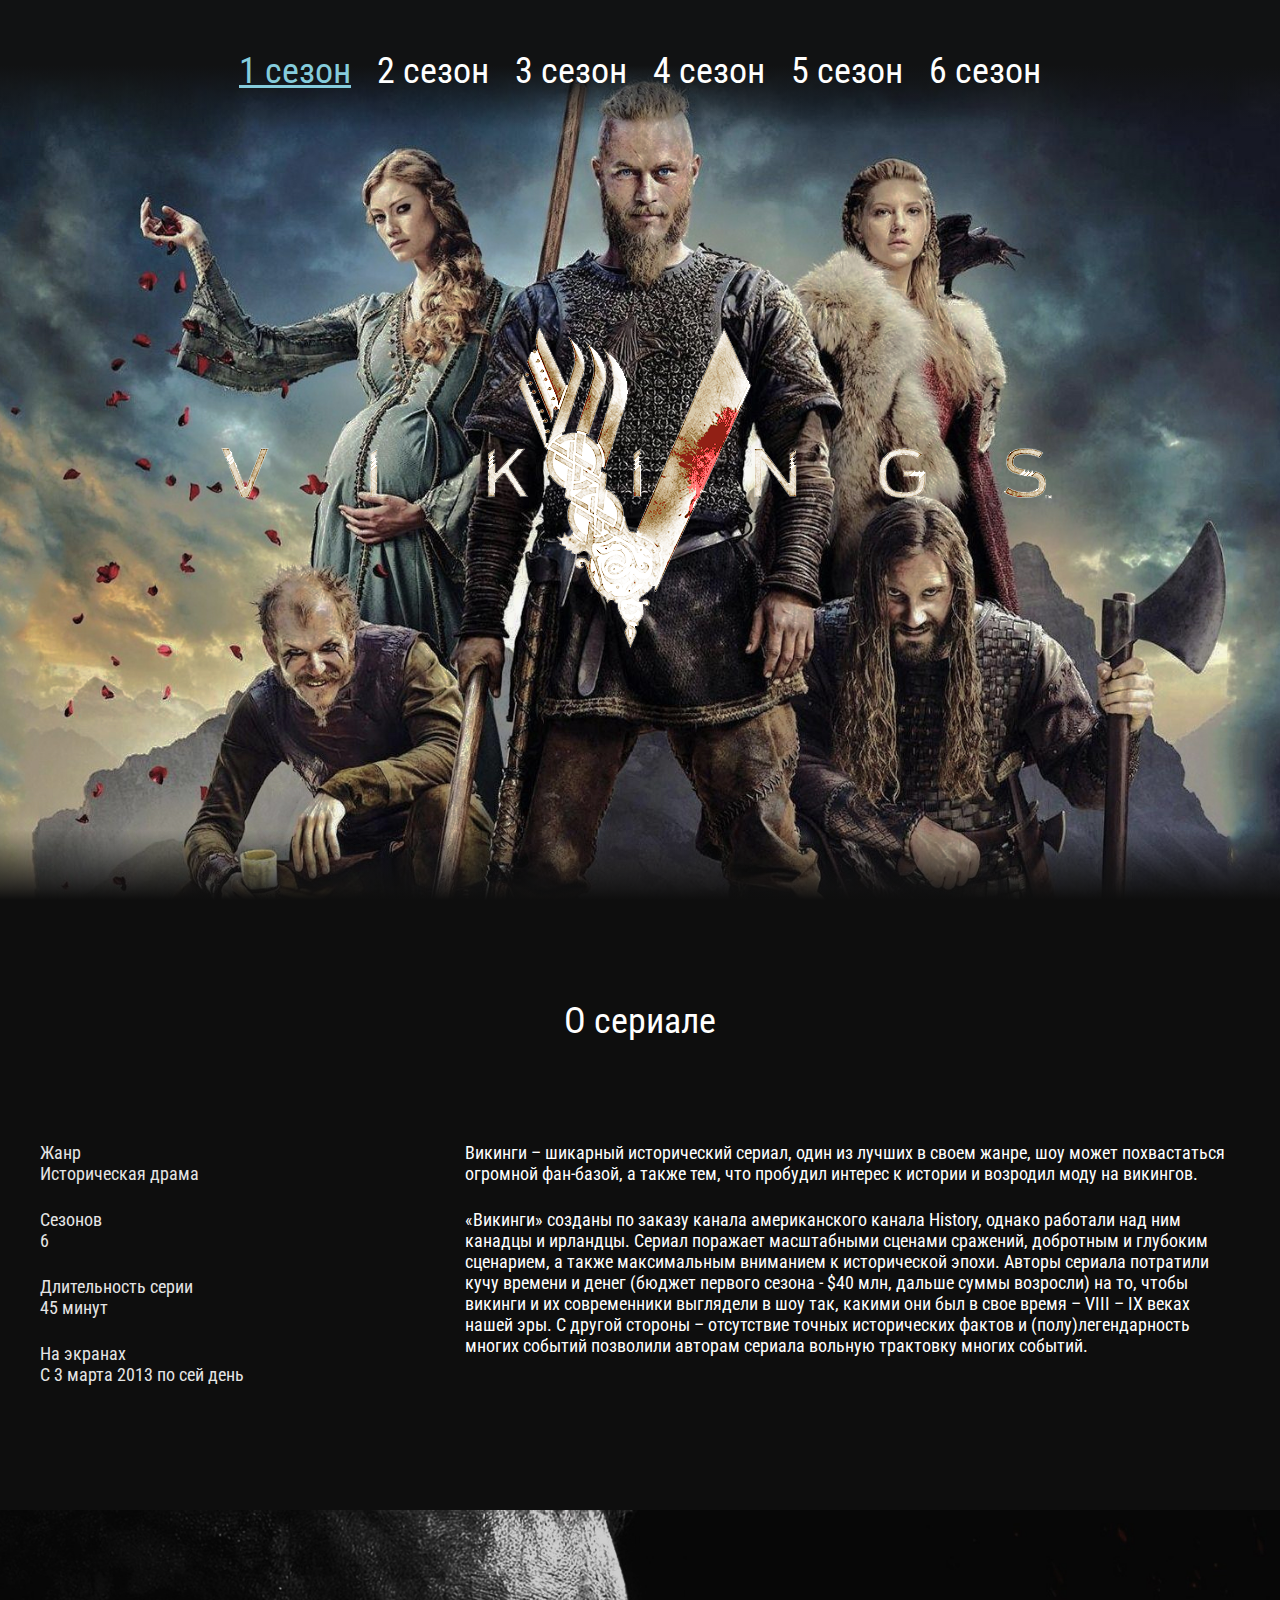
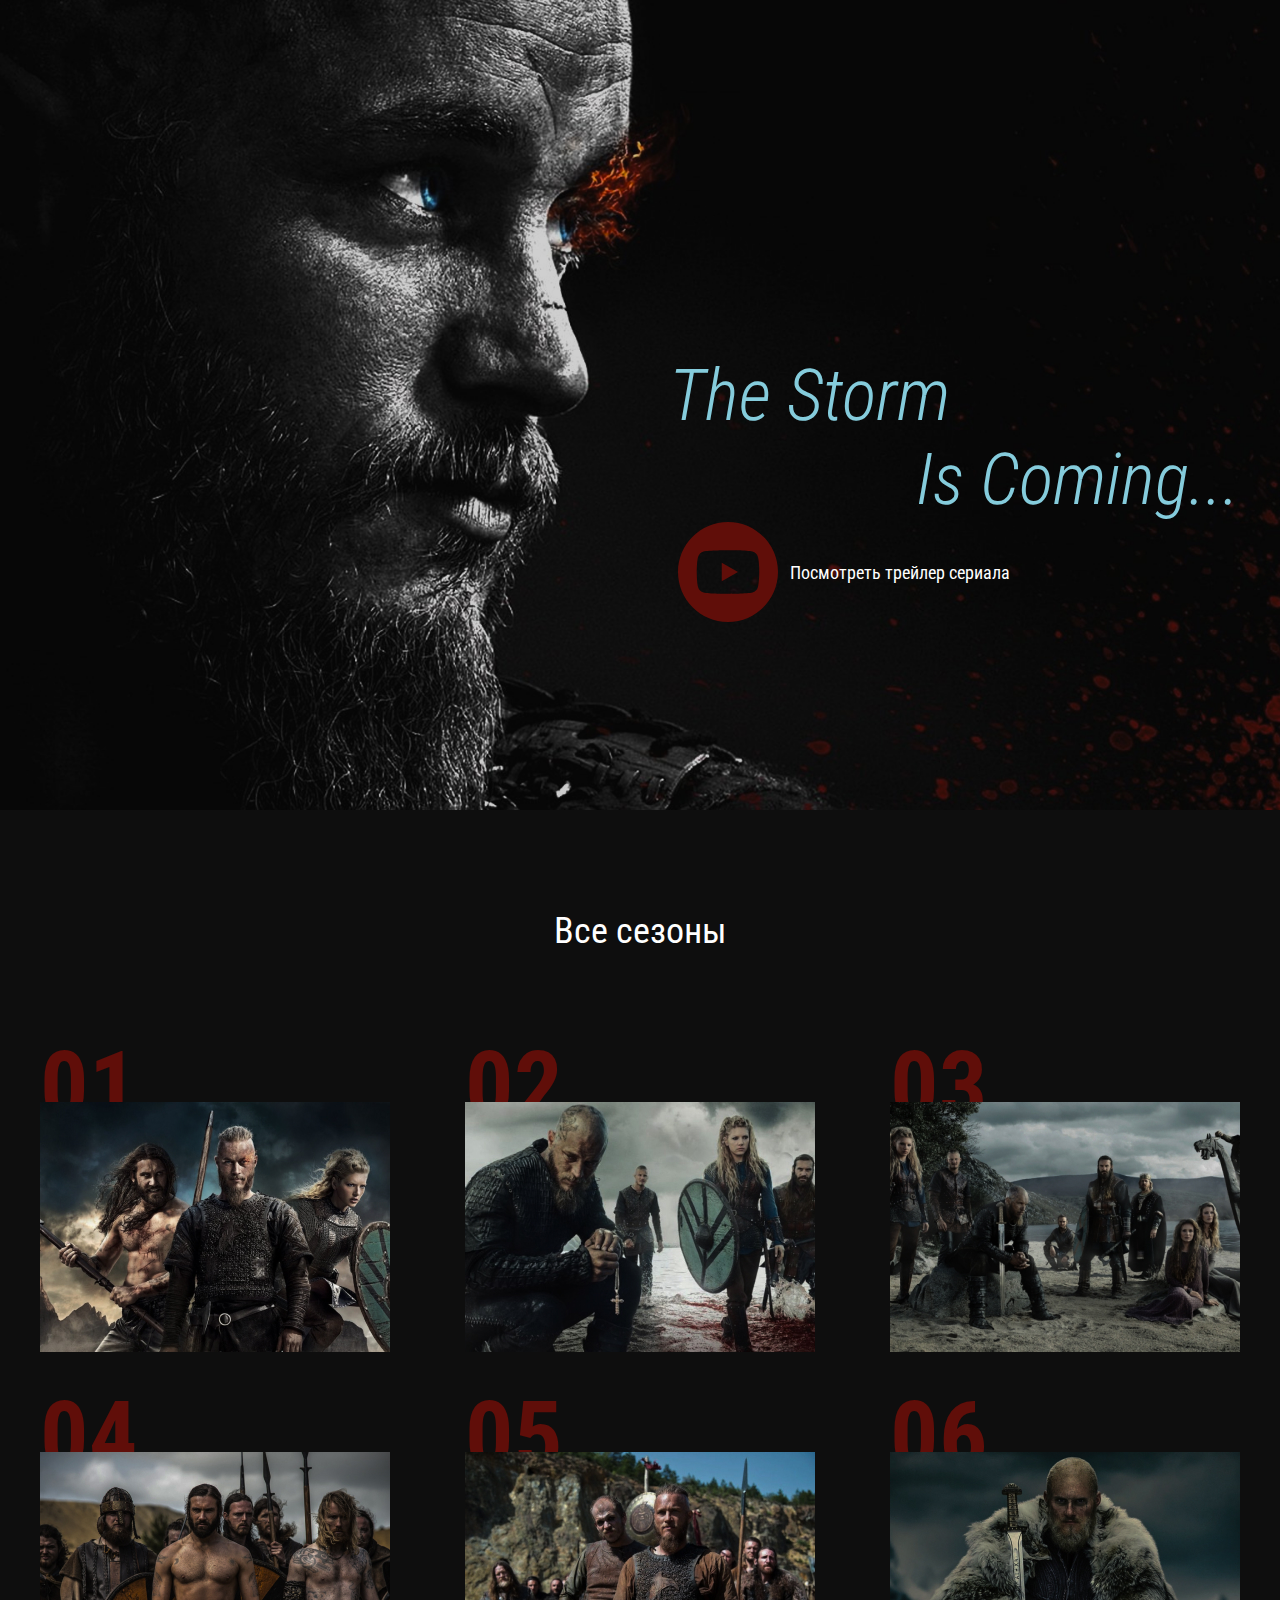
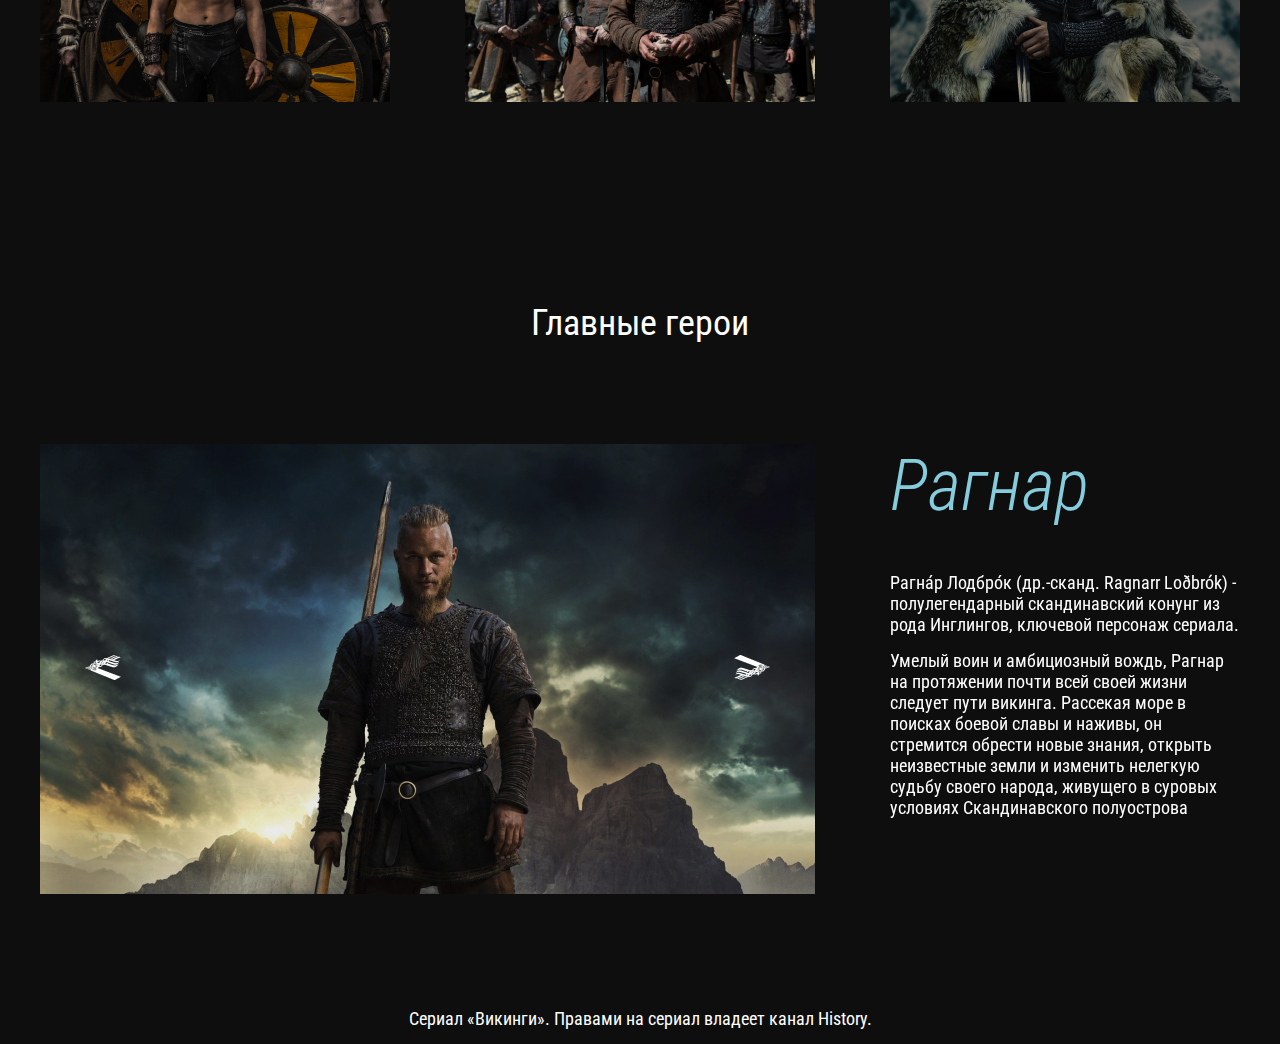
==== commit 8d1ffd2a: "completed nonadapted version" ====
--- a/index.html
+++ b/index.html
@@ -1,5 +1,5 @@
 <!DOCTYPE html>
-<html lang="en">
+<html lang="ru">
 
 <head>
   <meta charset="UTF-8">
@@ -19,7 +19,7 @@
     <nav class="menu">
       <ul class="menu__list">
         <li class="menu__list-item">
-          <a class="menu__list-link" href="#">1 сезон</a>
+          <a class="menu__list-link menu__list-link--active" href="season-1.html">1 сезон</a>
         </li>
         <li class="menu__list-item">
           <a class="menu__list-link" href="#">2 сезон</a>
@@ -101,7 +101,7 @@
         </h3>
         <ol class="seasons__inner">
           <li class="seasons__item" style="background-image: url('images/seasons-image-1.jpg');">
-            <a class="seasons__link" href="#">Cмотреть</a>
+            <a class="seasons__link" href="season-1.html">Cмотреть</a>
           </li>
           <li class="seasons__item" style="background-image: url('images/seasons-image-2.jpg');">
             <a class="seasons__link" href="#">Cмотреть</a>
@@ -143,7 +143,6 @@
                 земли и изменить нелегкую судьбу своего народа, живущего в суровых условиях Скандинавского полуострова
               </p>
             </div>
-            <!-- <div class="heroes__slider-text"> -->
             <div class="heroes__text">
               <h4 class="heroes__name">Рагнар2</h4>
               <p>
@@ -156,8 +155,6 @@
                 земли и изменить нелегкую судьбу своего народа, живущего в суровых условиях Скандинавского полуострова
               </p>
             </div>
-            <!-- </div> -->
-            <!-- <div class="heroes__slider-text"> -->
             <div class="heroes__text">
               <h4 class="heroes__name">Рагнар3</h4>
               <p>
@@ -171,12 +168,17 @@
               </p>
             </div>
           </div>
-          <!-- </div> -->
         </div>
       </div>
     </section>
-
   </main>
+  <footer class="footer">
+    <div class="container">
+      <p class="copy">
+        Сериал «Викинги». Правами на сериал владеет канал History.
+      </p>
+    </div>
+  </footer>
 
   <script src="https://ajax.googleapis.com/ajax/libs/jquery/3.4.1/jquery.min.js"></script>
   <script src="js/slick.min.js"></script>
--- a/css/style.css
+++ b/css/style.css
@@ -22,6 +22,10 @@
    list-style: none;
 }
 
+button {
+   cursor: pointer;
+}
+
 .container {
    max-width: 1220px;
    padding: 0 10px;
@@ -61,11 +65,14 @@
    transform: rotate(180deg);
 }
 
-.menu__list {
-   display: flex;
-   justify-content: center;
+.menu {
    padding: 50px 0 58px;
    background: linear-gradient(180deg, #111213 0%, #111213 43.62%, rgba(32, 31, 33, 0) 86.33%);
+}
+
+.menu__list {
+   display: flex;
+   justify-content: center;
 }
 
 .menu__list-item {
@@ -78,7 +85,8 @@
    transition: all .5s;
 }
 
-.menu__list-link:hover {
+.menu__list-link:hover,
+.menu__list-link--active {
    color: #85CCDC;
    text-decoration: underline;
 }
@@ -155,6 +163,7 @@
    grid-template-columns: 1fr 1fr 1fr;
    grid-gap: 100px 75px;
    counter-reset: counter;
+   padding-top: 50px;
 }
 
 .seasons__item {
@@ -216,8 +225,95 @@
    max-width: 775px;
 }
 
-.heroes__text {
+.heroes__slider-text {
    max-width: 350px;
 }
 
-.heroes__name {}+.heroes__name {
+   font-style: italic;
+   font-weight: 300;
+   font-size: 72px;
+   line-height: 84px;
+   color: #85CCDC;
+   margin-bottom: 44px;
+}
+
+.heroes__text p {
+   margin-bottom: 15px;
+}
+
+.slick-btn {
+   position: absolute;
+   top: 50%;
+   transform: translateY(-50%);
+   border: none;
+   background-color: transparent;
+   z-index: 5;
+}
+
+.slick-prev {
+   left: 38px;
+}
+
+.slick-next {
+   right: 38px;
+}
+
+.copy {
+   padding: 14px 0 15px;
+   text-align: center;
+}
+
+/* start season-1 */
+
+.page-header {
+   background-image: url('../images/season-1bg.jpg');
+   background-repeat: no-repeat;
+   background-position: center center;
+   background-size: cover;
+   height: 90vh;
+   position: relative;
+}
+
+.menu__container {
+   max-width: 1385px;
+   margin: 0 auto;
+   position: relative;
+}
+
+.page-logo {
+   position: absolute;
+   left: 0;
+}
+
+.season-info {
+   position: absolute;
+   max-width: 1385px;
+   display: flex;
+   padding: 44px 47px 45px 35px;
+   background-color: #0E0E0E;
+   bottom: 0;
+   left: 0;
+   right: 0;
+   margin: 0 auto;
+}
+
+.season-info__num {
+   font-weight: bold;
+   font-size: 96px;
+   line-height: 56px;
+   text-align: center;
+   margin-right: 51px;
+}
+
+.season-info__num span {
+   display: block;
+   font-size: 36px;
+   line-height: 42px;
+}
+
+.season-info__text p {
+   margin-bottom: 15px;
+}
+
+/* end season-1 */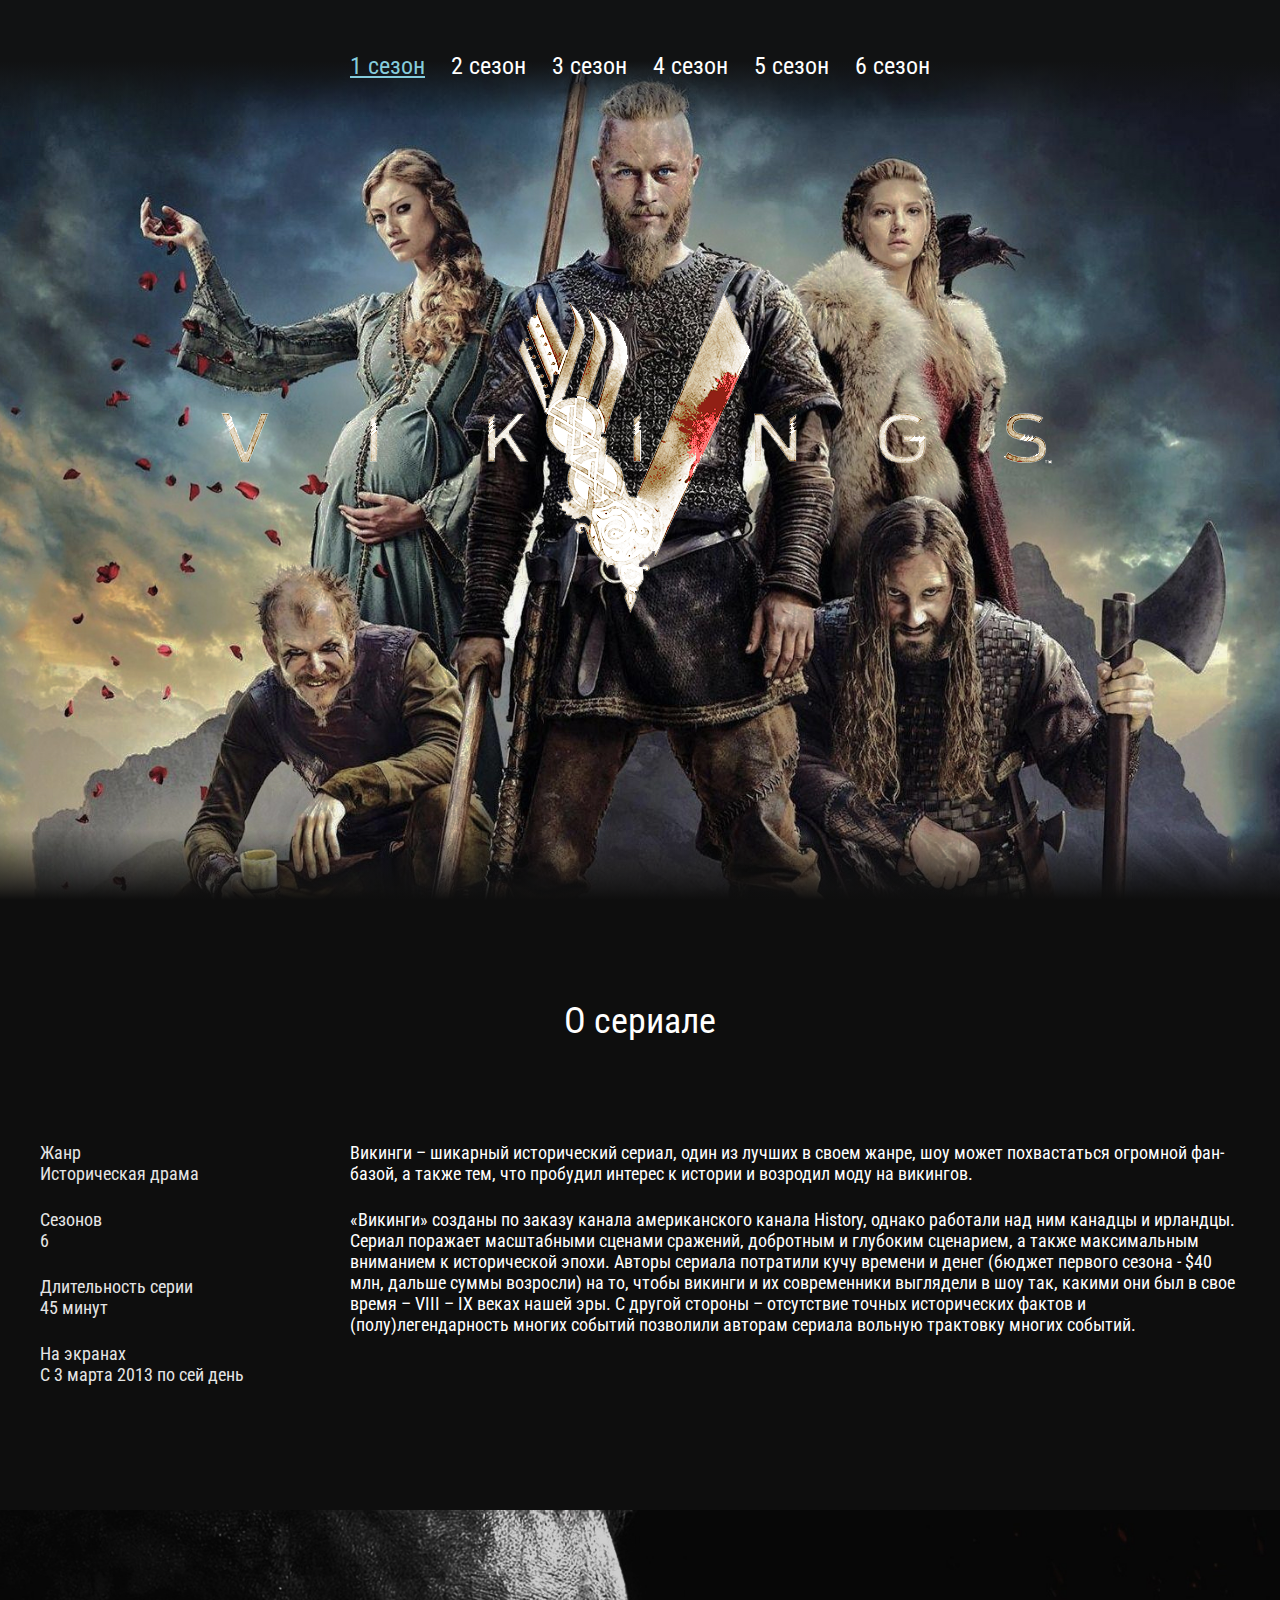
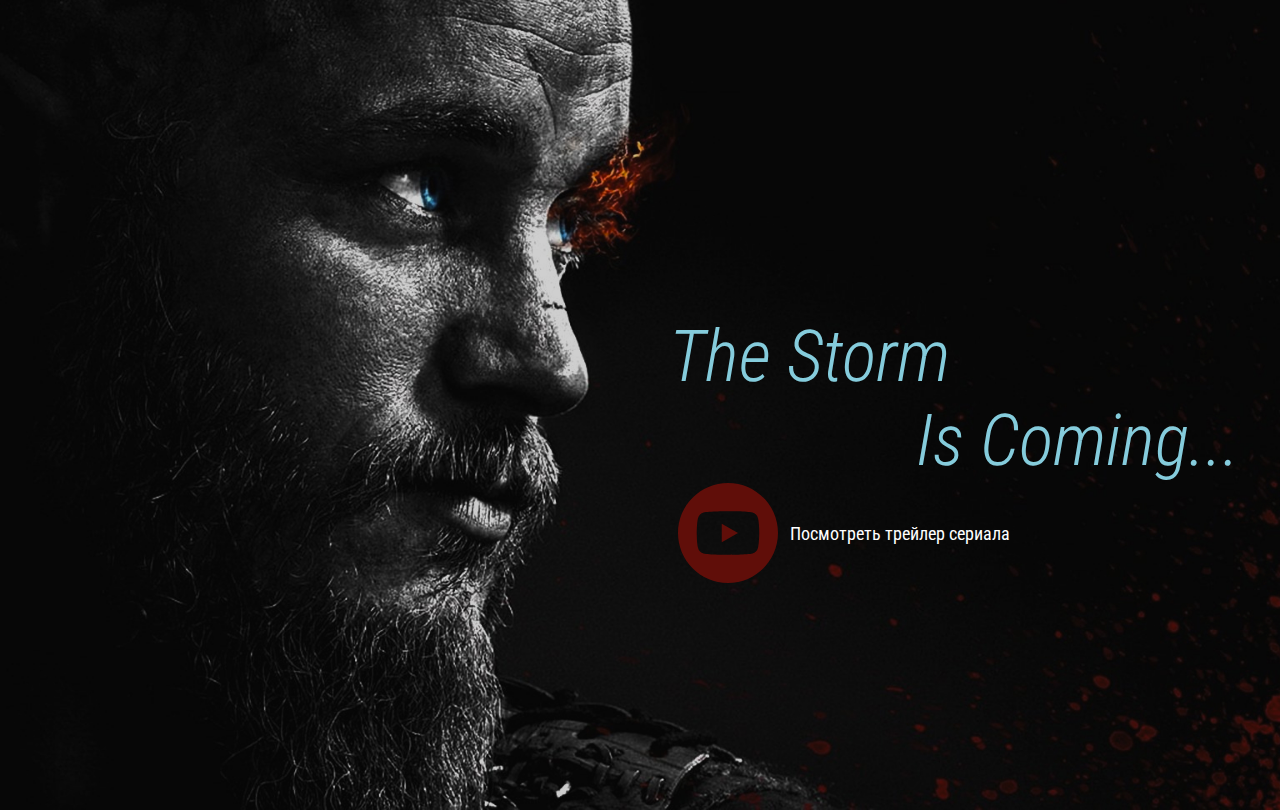
==== commit 68ed72a5: "adapted header, sections about and video" ====
--- a/index.html
+++ b/index.html
@@ -94,6 +94,7 @@
           сериала</a>
       </div>
     </section>
+    <!--
     <section class="seasons section-page">
       <div class="container">
         <h3 class="title">
@@ -178,12 +179,12 @@
         Сериал «Викинги». Правами на сериал владеет канал History.
       </p>
     </div>
-  </footer>
+  </footer> -->
 
-  <script src="https://ajax.googleapis.com/ajax/libs/jquery/3.4.1/jquery.min.js"></script>
-  <script src="js/slick.min.js"></script>
-  <script src="js/jquery.fancybox.min.js"></script>
-  <script src="js/main.js"></script>
+    <script src="https://ajax.googleapis.com/ajax/libs/jquery/3.4.1/jquery.min.js"></script>
+    <script src="js/slick.min.js"></script>
+    <script src="js/jquery.fancybox.min.js"></script>
+    <script src="js/main.js"></script>
 </body>
 
 </html>--- a/css/style.css
+++ b/css/style.css
@@ -92,7 +92,7 @@
 }
 
 .logo {
-   padding-top: 178px;
+   padding-top: 17vh;
 }
 
 .about__inner {
@@ -133,7 +133,7 @@
    font-size: 72px;
    line-height: 84px;
    color: #85CCDC;
-   padding-top: 444px;
+   padding-top: 45vh;
    margin-bottom: 40px;
 }
 
@@ -190,6 +190,10 @@
    left: 0;
    top: -72px;
    z-index: -1;
+}
+
+.seasons__item:nth-child(n+10)::before {
+   content: counter(counter);
 }
 
 .seasons__item:hover::after {
@@ -316,4 +320,67 @@
    margin-bottom: 15px;
 }
 
-/* end season-1 */+/* end season-1 */
+
+
+
+/* start media */
+
+@media (max-width: 1366px) {
+   .logo__img {
+      max-width: 80%;
+   }
+
+   .menu__list-link {
+      font-size: 24px;
+      line-height: 32px;
+   }
+
+   .about__info {
+      width: 260px;
+   }
+}
+
+@media (max-width: 768px) {
+   body {
+      font-size: 16px;
+      line-height: 19px;
+   }
+
+   .section-page {
+      padding: 50px 0;
+   }
+
+   .title {
+      margin-bottom: 50px;
+   }
+
+   .about__inner {
+      display: block;
+   }
+
+   .video__text {
+      font-size: 48px;
+      line-height: 56px;
+   }
+
+   .video__text span {
+      padding-right: 200px;
+   }
+
+   .video__btn {
+      margin-right: 0;
+   }
+}
+
+@media (max-width: 640px) {
+   .menu__list {
+      display: none;
+   }
+
+   .logo {
+      padding-top: 21vh;
+   }
+}
+
+/* end media */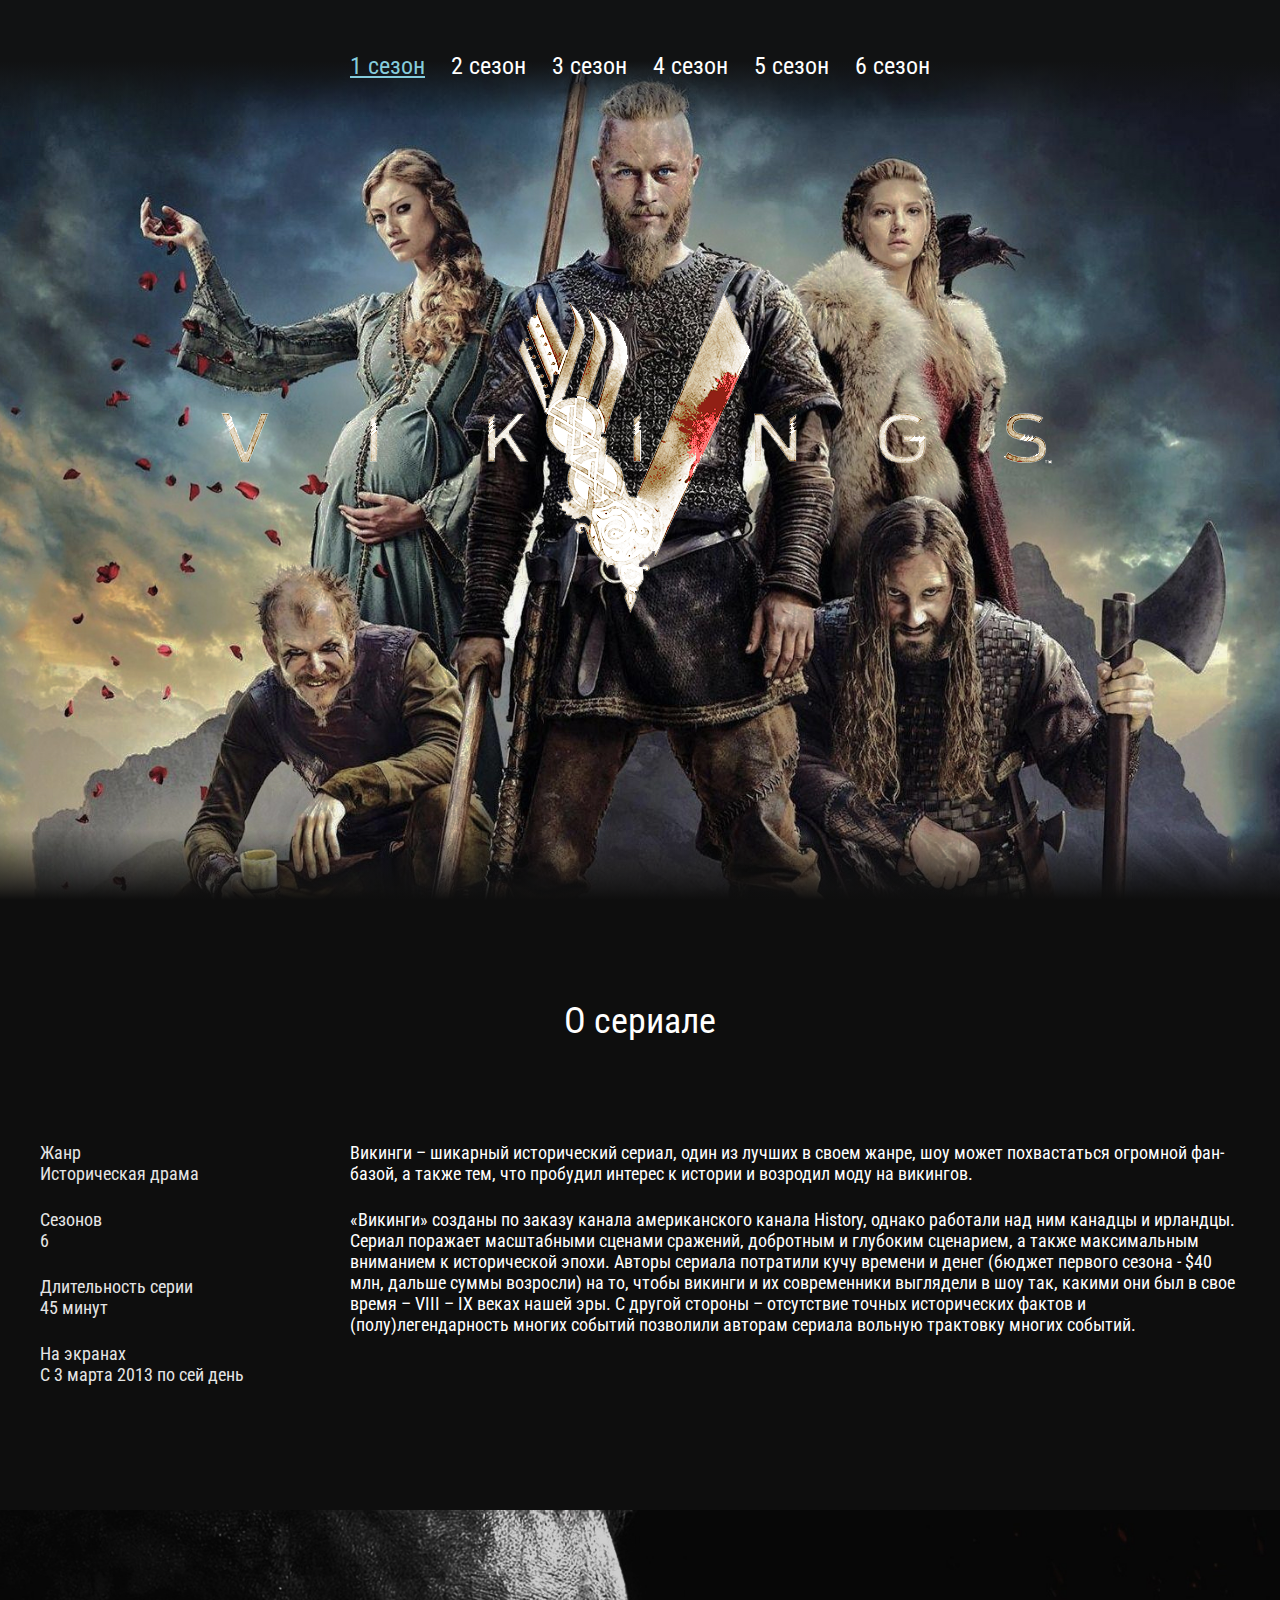
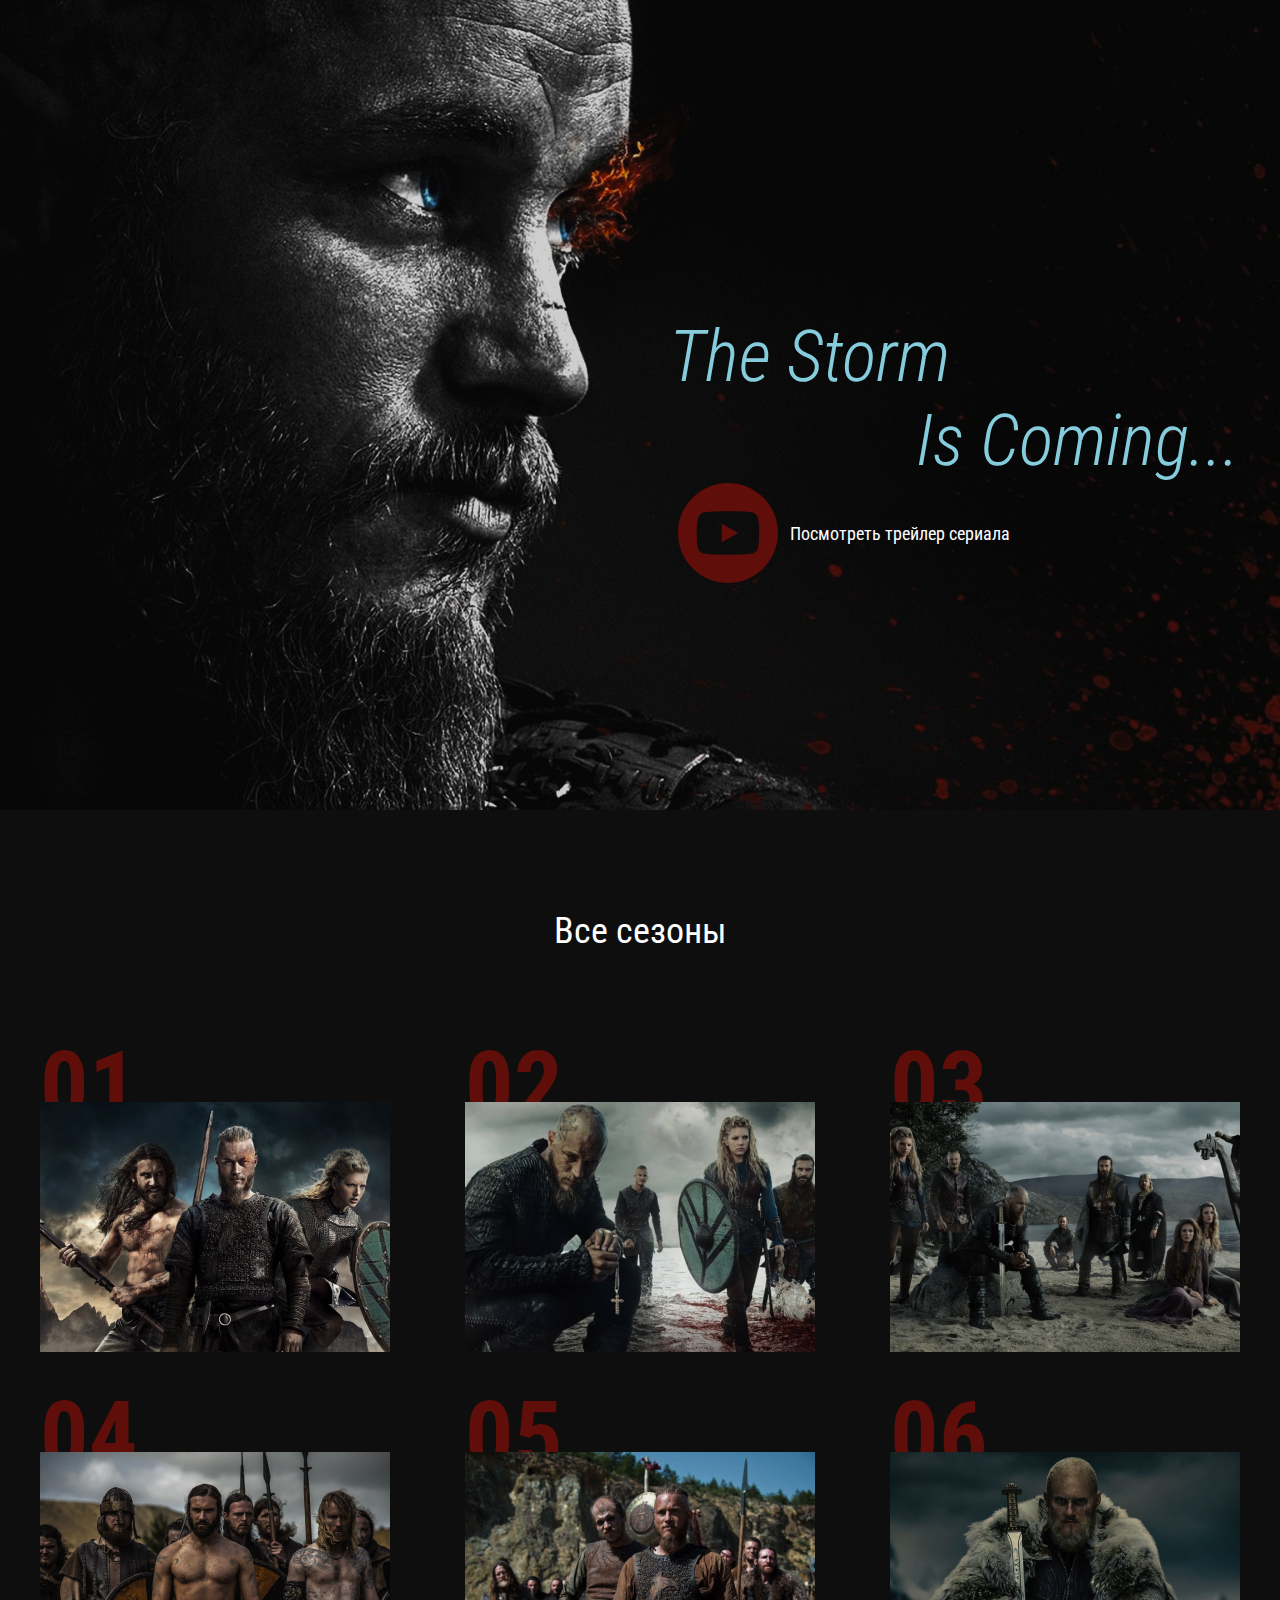
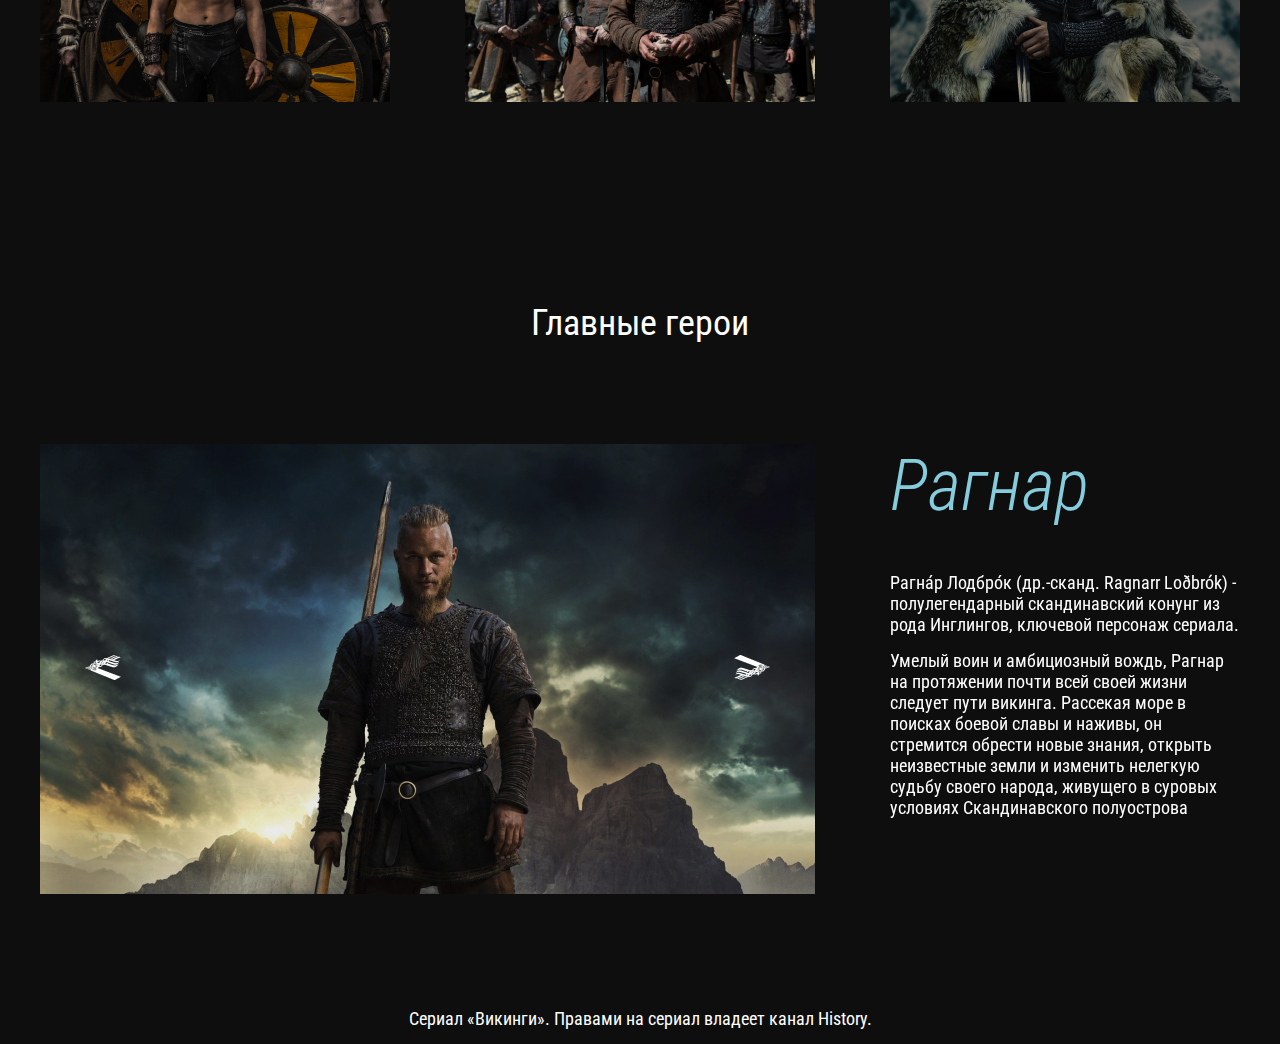
==== commit 54999ead: "adapted section seasons" ====
--- a/index.html
+++ b/index.html
@@ -94,7 +94,6 @@
           сериала</a>
       </div>
     </section>
-    <!--
     <section class="seasons section-page">
       <div class="container">
         <h3 class="title">
@@ -179,12 +178,12 @@
         Сериал «Викинги». Правами на сериал владеет канал History.
       </p>
     </div>
-  </footer> -->
+  </footer>
 
-    <script src="https://ajax.googleapis.com/ajax/libs/jquery/3.4.1/jquery.min.js"></script>
-    <script src="js/slick.min.js"></script>
-    <script src="js/jquery.fancybox.min.js"></script>
-    <script src="js/main.js"></script>
+  <script src="https://ajax.googleapis.com/ajax/libs/jquery/3.4.1/jquery.min.js"></script>
+  <script src="js/slick.min.js"></script>
+  <script src="js/jquery.fancybox.min.js"></script>
+  <script src="js/main.js"></script>
 </body>
 
 </html>--- a/css/style.css
+++ b/css/style.css
@@ -160,7 +160,7 @@
 
 .seasons__inner {
    display: grid;
-   grid-template-columns: 1fr 1fr 1fr;
+   grid-template-columns: repeat(auto-fill, minmax(284px, 1fr));
    grid-gap: 100px 75px;
    counter-reset: counter;
    padding-top: 50px;
@@ -168,7 +168,7 @@
 
 .seasons__item {
    position: relative;
-   width: 350px;
+   /* width: 350px; */
    height: 250px;
    background-repeat: no-repeat;
    background-position: center center;
@@ -341,6 +341,27 @@
    }
 }
 
+@media (max-width: 1200px) {
+   .heroes__inner {
+      display: block;
+   }
+
+   .heroes__slider-text {
+      max-width: 100%;
+      padding-top: 50px;
+   }
+
+   .heroes__slider-img {
+      max-width: 100%;
+   }
+}
+
+@media (max-width: 1088px) {
+   .seasons__item {
+      height: 340px;
+   }
+}
+
 @media (max-width: 768px) {
    body {
       font-size: 16px;
@@ -370,6 +391,22 @@
 
    .video__btn {
       margin-right: 0;
+      padding-left: 62px;
+   }
+
+   .video__btn::before {
+      width: 50px;
+      height: 50px;
+      background-size: cover;
+      top: -16px;
+   }
+
+   .seasons__inner {
+      grid-gap: 80px 35px;
+   }
+
+   .slick-btn {
+      display: none;
    }
 }
 
@@ -383,4 +420,10 @@
    }
 }
 
+@media (max-width: 414px) {
+   .seasons__item {
+      height: 203px;
+   }
+}
+
 /* end media */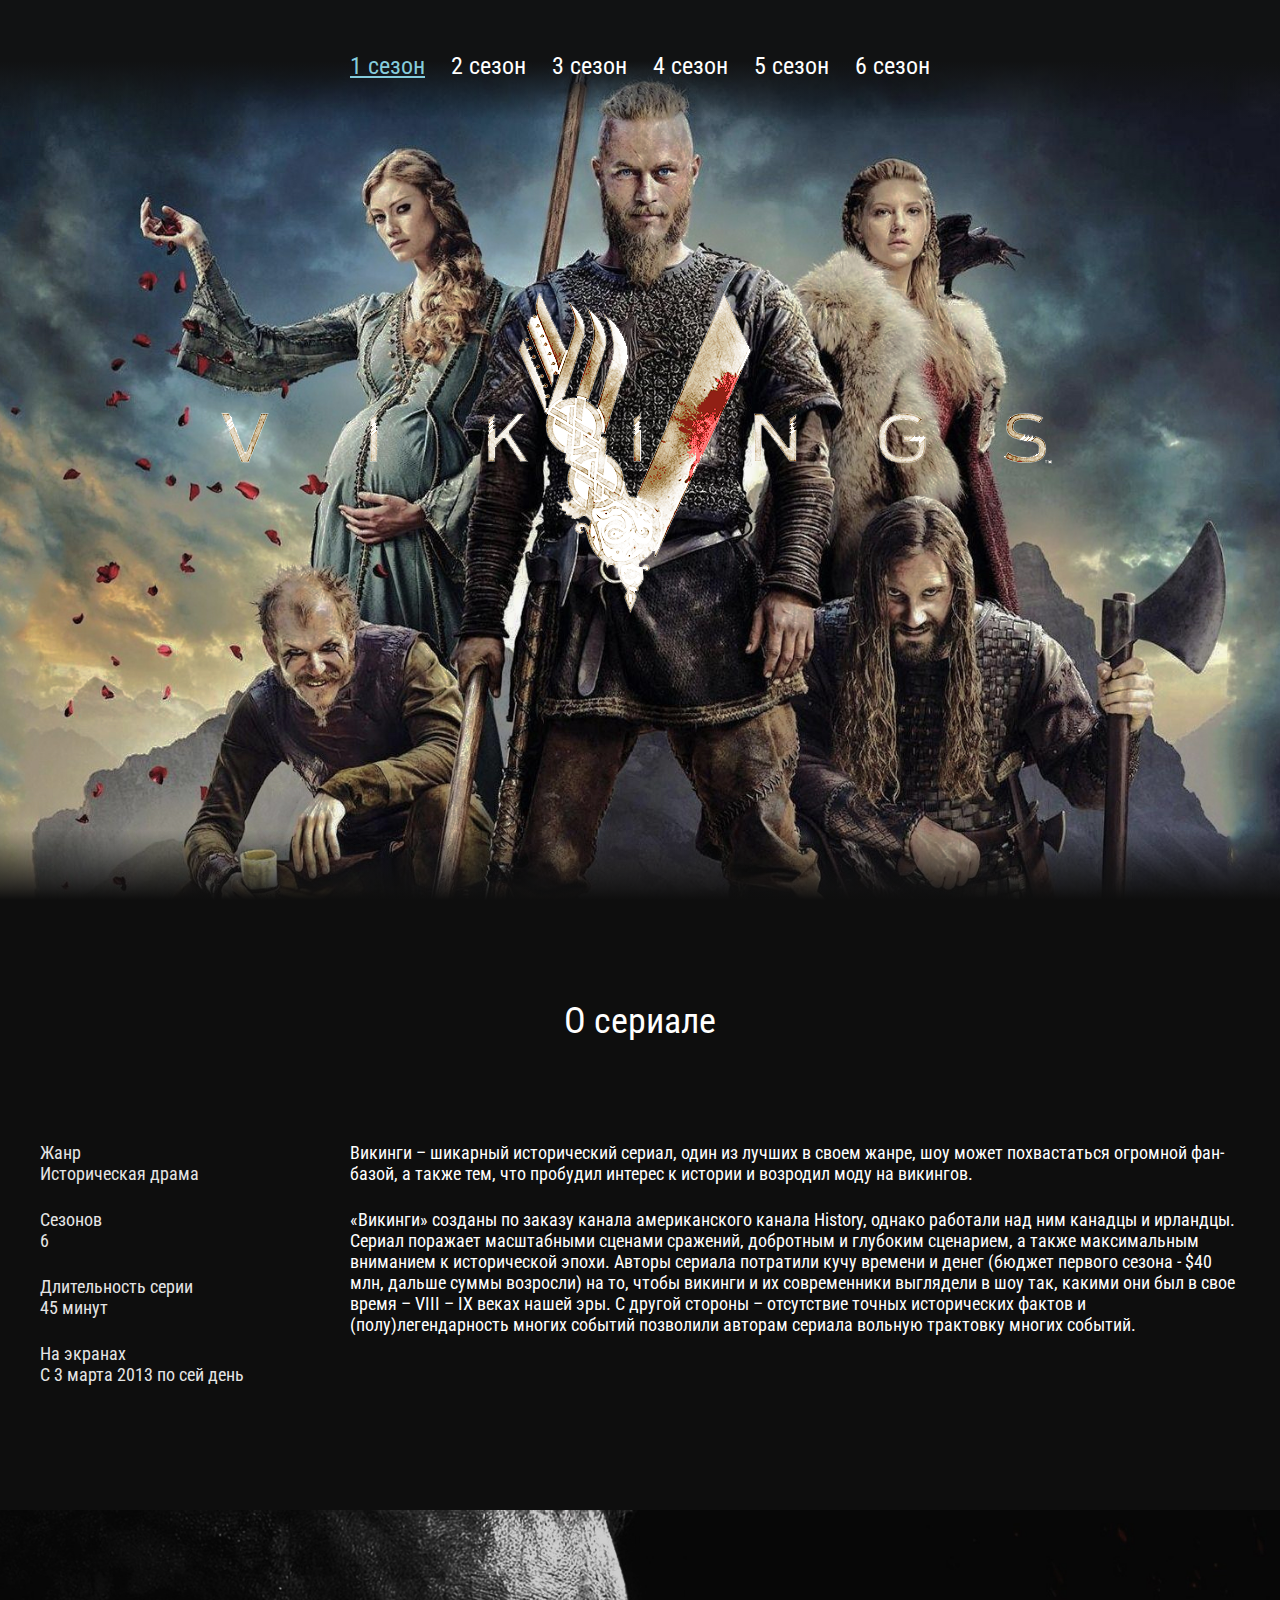
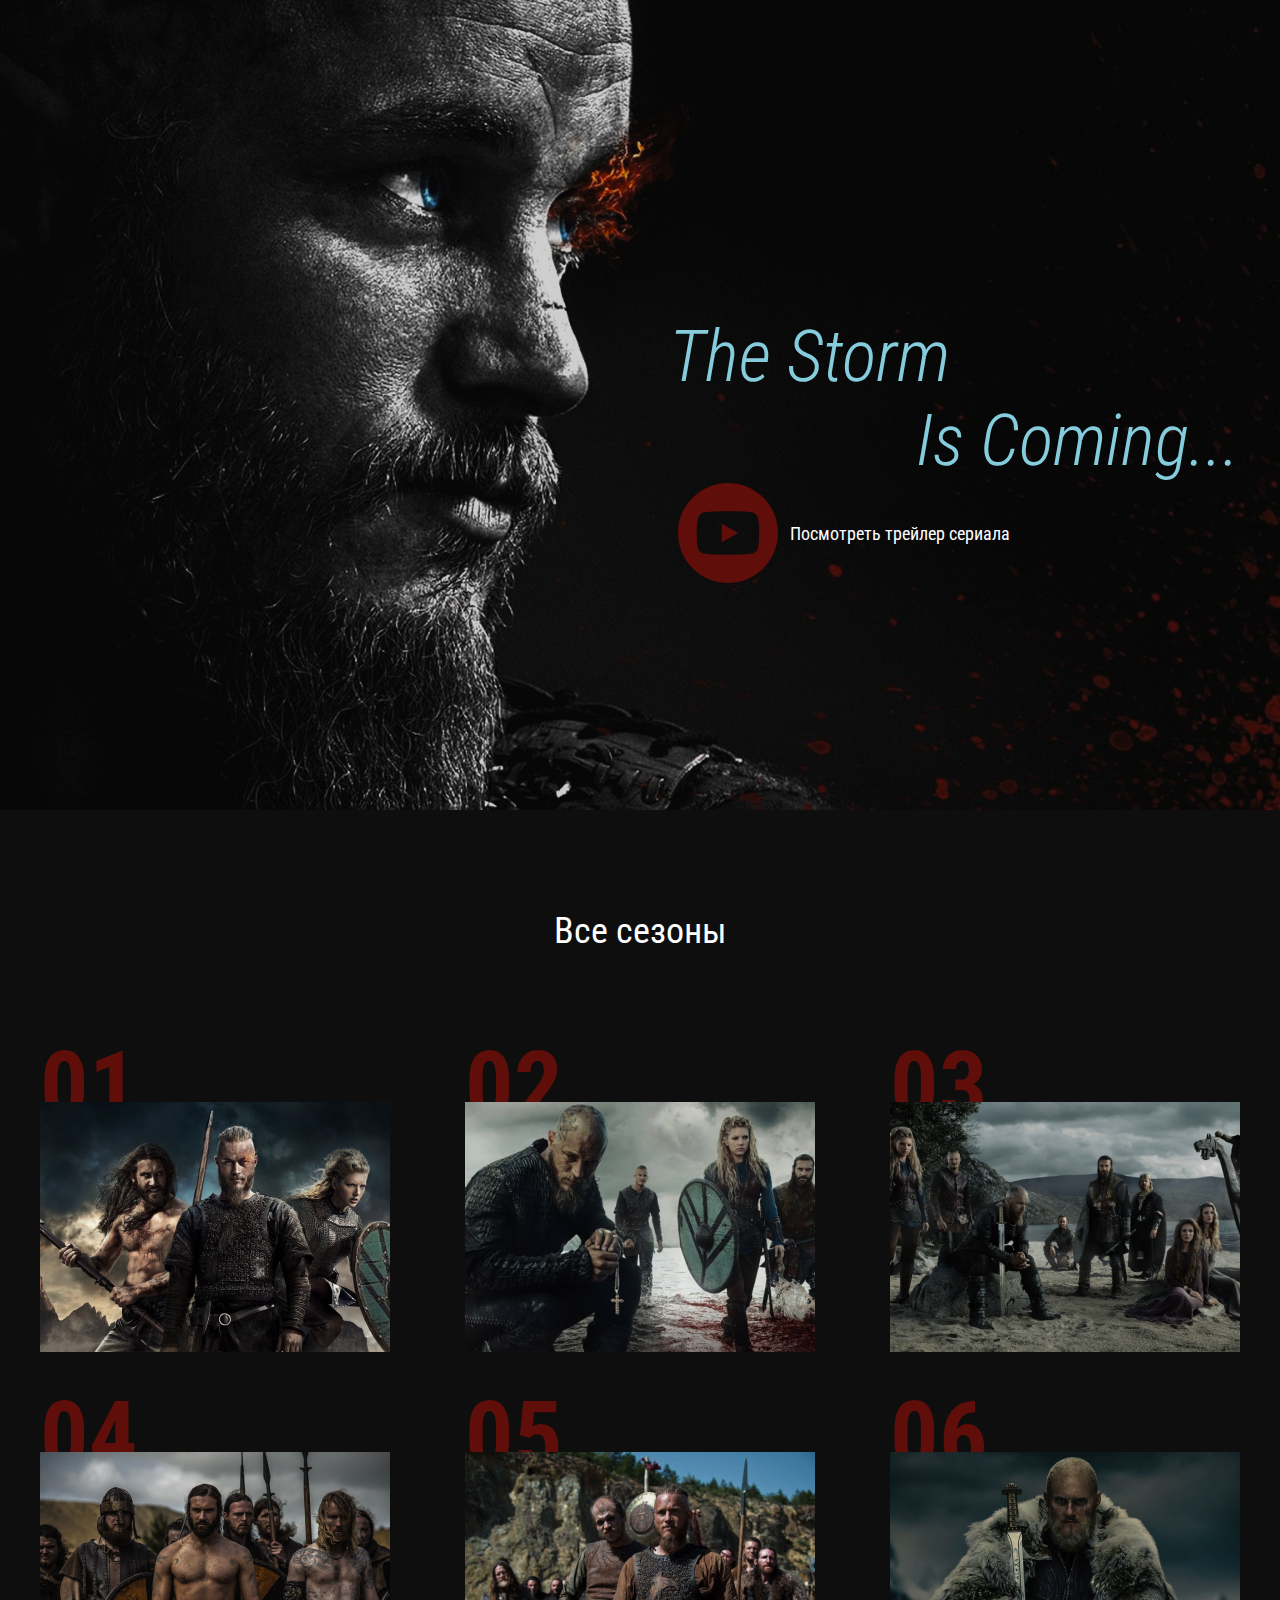
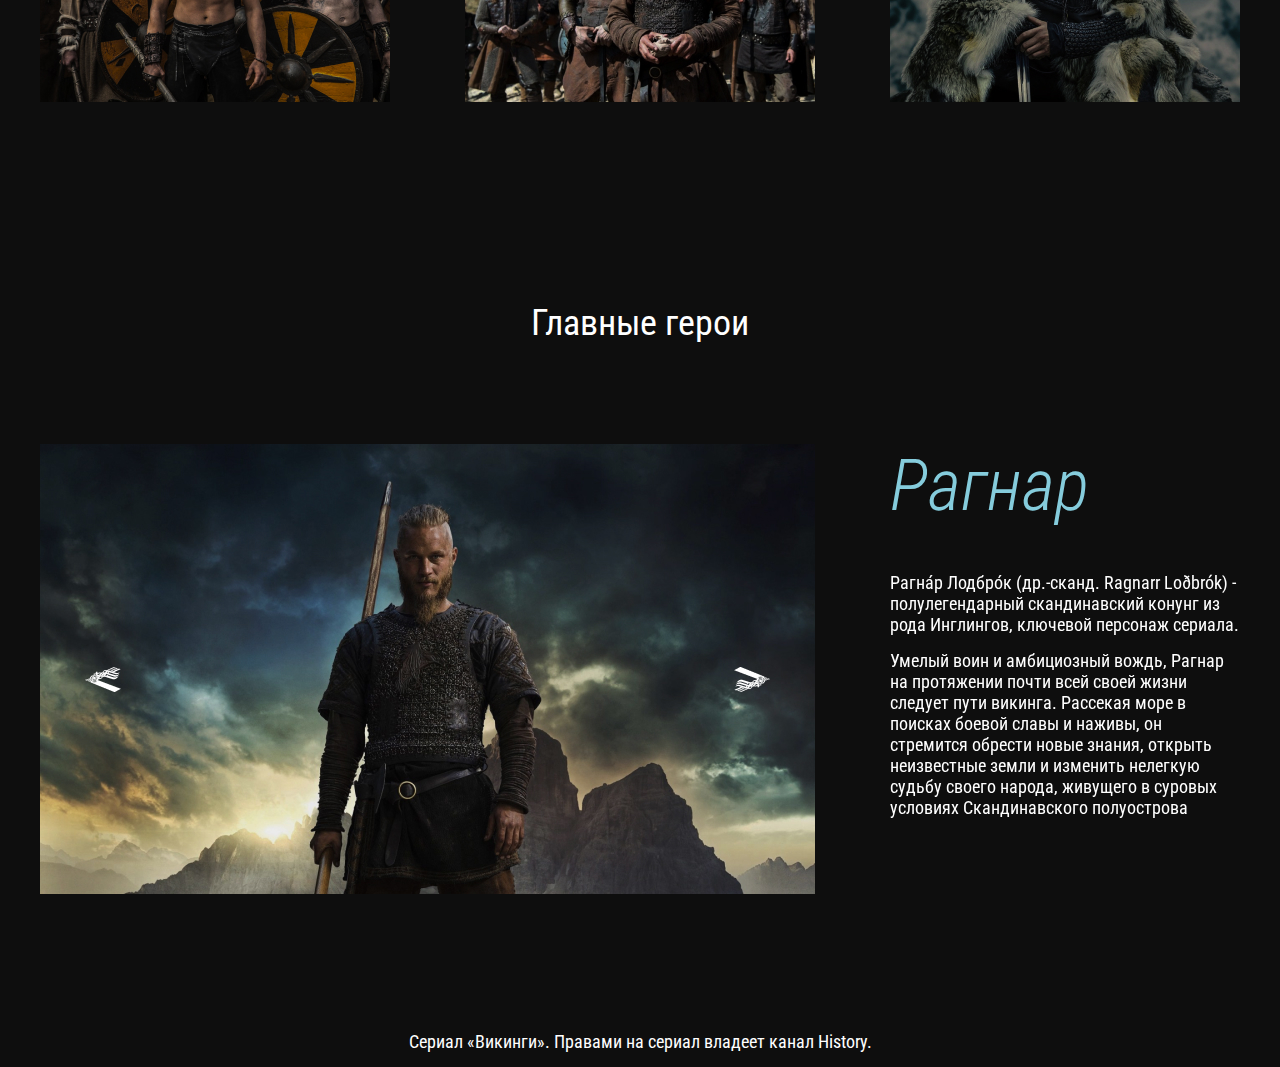
==== commit a9142113: "completed adaptivity" ====
--- a/index.html
+++ b/index.html
@@ -17,7 +17,10 @@
 <body>
   <header class="header">
     <nav class="menu">
-      <ul class="menu__list">
+      <button class="menu__btn">
+        <span></span>
+      </button>
+      <ul class="menu__list menu__list--active">
         <li class="menu__list-item">
           <a class="menu__list-link menu__list-link--active" href="season-1.html">1 сезон</a>
         </li>
@@ -127,8 +130,8 @@
         <div class="heroes__inner">
           <div class="heroes__slider-img">
             <img class="heroes__images" src="images/hero-1.jpg" alt="">
-            <img class="heroes__images" src="images/hero-1.jpg" alt="">
-            <img class="heroes__images" src="images/hero-1.jpg" alt="">
+            <img class="heroes__images" src="images/seasons-image-4.jpg" alt="">
+            <img class="heroes__images" src="images/seasons-image-6.jpg" alt="">
           </div>
           <div class="heroes__slider-text">
             <div class="heroes__text">
@@ -144,27 +147,29 @@
               </p>
             </div>
             <div class="heroes__text">
-              <h4 class="heroes__name">Рагнар2</h4>
+              <h4 class="heroes__name">Ролло</h4>
               <p>
-                Рагна́р Лодбро́к (др.-сканд. Ragnarr Loðbrók) - полулегендарный скандинавский конунг из рода Инглингов,
-                ключевой персонаж сериала.
+                Ро́лло (или Хрольф, др.-сканд. Hrólfr, лат. Rollo, исторический прототип также известен под именами
+                Ролло́н, Рольф и Роберт I).
               </p>
               <p>
-                Умелый воин и амбициозный вождь, Рагнар на протяжении почти всей своей жизни следует пути викинга.
-                Рассекая море в поисках боевой славы и наживы, он стремится обрести новые знания, открыть неизвестные
-                земли и изменить нелегкую судьбу своего народа, живущего в суровых условиях Скандинавского полуострова
+                Известный вождь викингов, первый герцог Нормандский, основатель Нормандской династии. В сериале -
+                старший брат Рагнара Лодброка. Знаменитый своей силой, бесстрашием и диким, импульсивным нравом, он
+                активно участвует в разорительных набегах викингов на страны Европы.
               </p>
             </div>
             <div class="heroes__text">
-              <h4 class="heroes__name">Рагнар3</h4>
+              <h4 class="heroes__name">Бьерн</h4>
               <p>
-                Рагна́р Лодбро́к (др.-сканд. Ragnarr Loðbrók) - полулегендарный скандинавский конунг из рода Инглингов,
-                ключевой персонаж сериала.
+                Бьёрн Железнобо́кий (др.-сканд. Björn Járnsíða, швед. Björn Järnsida) - полулегендарный скандинавский
+                конунг, основатель шведской королевской династии Мунсё.
               </p>
               <p>
-                Умелый воин и амбициозный вождь, Рагнар на протяжении почти всей своей жизни следует пути викинга.
-                Рассекая море в поисках боевой славы и наживы, он стремится обрести новые знания, открыть неизвестные
-                земли и изменить нелегкую судьбу своего народа, живущего в суровых условиях Скандинавского полуострова
+                В сериале - сын Рагнара Лодброка и Лагерты, брат Гиды, единокровный брат Уббе, Хвитсерка, Сигурда и
+                Ивара. Сильный и решительный человек, Бьёрн намерен стать великим воином, лидером и первооткрывателем.
+                Он
+                полностью разделяет жажду своего отца к приключениям и поддерживает его, регулярно участвуя в
+                грабительских набегах викингов.
               </p>
             </div>
           </div>
--- a/css/style.css
+++ b/css/style.css
@@ -68,6 +68,10 @@
 .menu {
    padding: 50px 0 58px;
    background: linear-gradient(180deg, #111213 0%, #111213 43.62%, rgba(32, 31, 33, 0) 86.33%);
+}
+
+.menu__btn {
+   display: none;
 }
 
 .menu__list {
@@ -227,6 +231,7 @@
 
 .heroes__slider-img {
    max-width: 775px;
+   position: relative;
 }
 
 .heroes__slider-text {
@@ -261,6 +266,31 @@
 
 .slick-next {
    right: 38px;
+}
+
+.slick-dots {
+   display: flex;
+   justify-content: center;
+   transform: translateY(-40px);
+}
+
+.slick-dots li {
+   padding: 0 5px;
+}
+
+.slick-dots button {
+   font-size: 0;
+   padding: 0;
+   width: 13px;
+   height: 13px;
+   border-radius: 50%;
+   border: 1px solid #fff;
+   outline: none;
+   background-color: transparent;
+}
+
+.slick-dots .slick-active button {
+   background-color: #fff;
 }
 
 .copy {
@@ -325,8 +355,18 @@
 
 
 /* start media */
+@media (max-width: 1420px) {
+   .page-logo {
+      left: 10px;
+      top: -6px;
+   }
+}
 
 @media (max-width: 1366px) {
+   .page-header {
+      height: 120vh;
+   }
+
    .logo__img {
       max-width: 80%;
    }
@@ -359,6 +399,12 @@
 @media (max-width: 1088px) {
    .seasons__item {
       height: 340px;
+   }
+}
+
+@media (max-width: 992px) {
+   .page-logo {
+      display: none;
    }
 }
 
@@ -374,6 +420,8 @@
 
    .title {
       margin-bottom: 50px;
+      font-size: 28px;
+      line-height: 36px;
    }
 
    .about__inner {
@@ -401,6 +449,23 @@
       top: -16px;
    }
 
+   .season-info {
+      display: block;
+      padding: 30px 10px 0px 10px;
+   }
+
+   .season-info__num {
+      text-align: left;
+      font-size: 50px;
+      line-height: 26px;
+      margin-bottom: 15px;
+   }
+
+   .season-info__num span {
+      font-size: 25px;
+      line-height: 32px;
+   }
+
    .seasons__inner {
       grid-gap: 80px 35px;
    }
@@ -408,15 +473,90 @@
    .slick-btn {
       display: none;
    }
+
+   .heroes__name {
+      font-size: 46px;
+      line-height: 56px;
+      margin-bottom: 25px;
+   }
 }
 
 @media (max-width: 640px) {
+   .menu {
+      padding: 0;
+      text-align: center;
+      background: linear-gradient(180deg, #111213 0%, #111213 18.62%, rgba(32, 31, 33, 0) 86.33%);
+   }
+
    .menu__list {
-      display: none;
+      display: block;
+      transform: translateY(-130%);
+      transition: all .5s;
+   }
+
+   .menu__list.menu__list--active {
+      transform: translateY(0);
+      padding: 100px 0 50px;
+      background-color: #0e0e0e;
+   }
+
+   .menu__list-item {
+      margin-bottom: 15px;
+   }
+
+   .menu__btn {
+      display: block;
+      width: 50px;
+      height: 40px;
+      position: absolute;
+      right: 11%;
+      top: 20px;
+      z-index: 10;
+      display: flex;
+      align-items: center;
+      background-color: transparent;
+      border: none;
+      padding: 0;
+   }
+
+   .menu__btn span {
+      background-color: #fff;
+      height: 5px;
+      width: 100%;
+   }
+
+   .menu__btn::before,
+   .menu__btn::after {
+      content: "";
+      position: absolute;
+      width: 100%;
+      height: 5px;
+      background-color: #fff;
+   }
+
+   .menu__btn::before {
+      top: 0;
+      left: 0;
+   }
+
+   .menu__btn::after {
+      bottom: 0;
+      left: 0;
+   }
+
+   .page-logo {
+      display: block;
+      z-index: 10;
+      top: 22px;
    }
 
    .logo {
-      padding-top: 21vh;
+      padding-top: 5vh;
+   }
+
+   .page-header {
+      height: 160vh;
+      background-position: 55% center;
    }
 }
 
@@ -426,4 +566,10 @@
    }
 }
 
+@media (max-width: 360px) {
+   .season-info {
+      bottom: -60px;
+   }
+}
+
 /* end media */